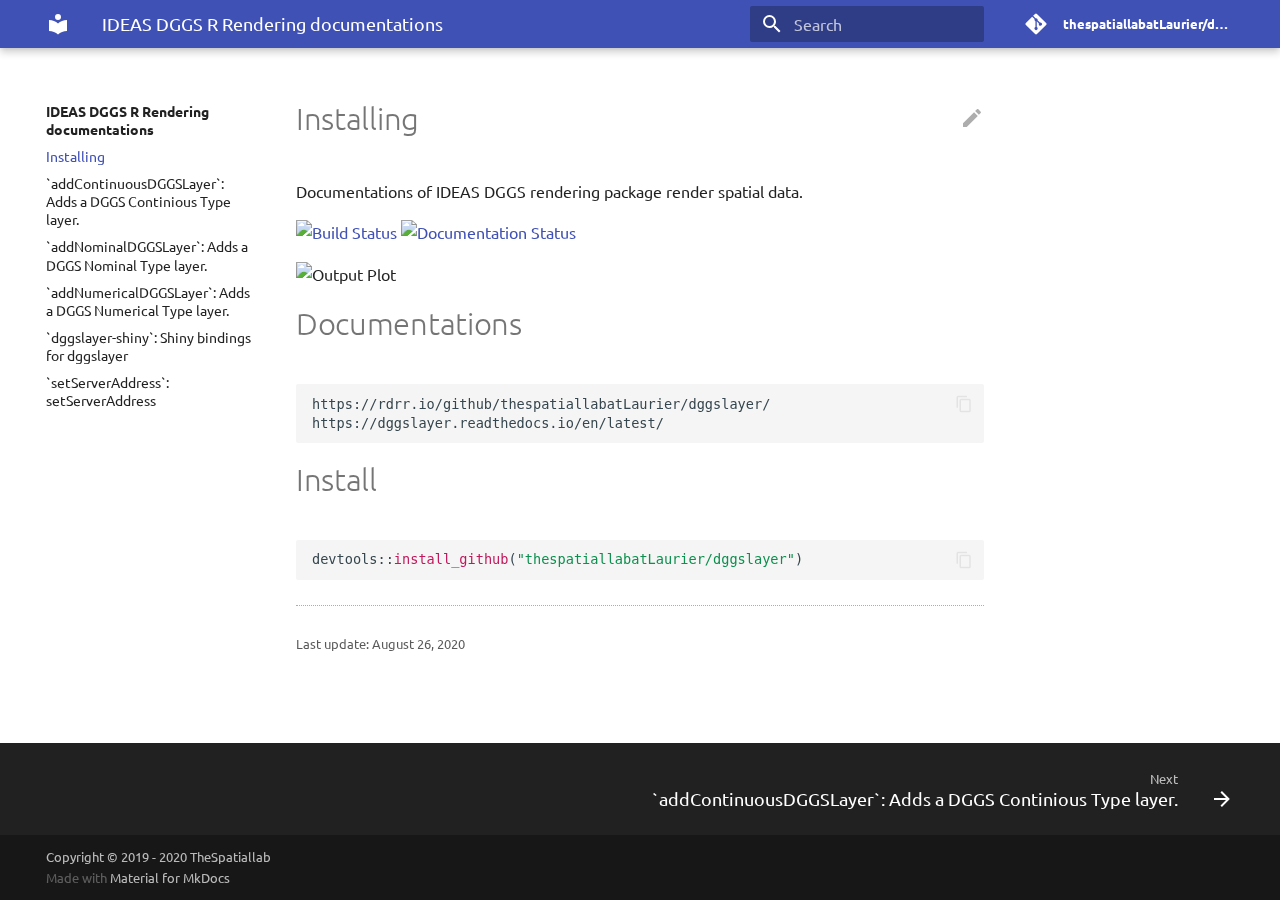
==== index.html @ fff25165 "Deployed 7f5ec14 with MkDocs version: 1.1.2" ====
<!doctype html>
<html lang="en" class="no-js">
  <head>
    
      <meta charset="utf-8">
      <meta name="viewport" content="width=device-width,initial-scale=1">
      
      
      
      <link rel="shortcut icon" href="assets/images/favicon.png">
      <meta name="generator" content="mkdocs-1.1.2, mkdocs-material-5.3.3">
    
    
      
        <title>IDEAS DGGS R Rendering documentations</title>
      
    
    
      <link rel="stylesheet" href="assets/stylesheets/main.fe0cca5b.min.css">
      
      
    
    
    
      
        <link href="https://fonts.gstatic.com" rel="preconnect" crossorigin>
        <link rel="stylesheet" href="https://fonts.googleapis.com/css?family=Ubuntu:300,400,400i,700%7CUbuntu+Mono&display=fallback">
        <style>body,input{font-family:"Ubuntu",-apple-system,BlinkMacSystemFont,Helvetica,Arial,sans-serif}code,kbd,pre{font-family:"Ubuntu Mono",SFMono-Regular,Consolas,Menlo,monospace}</style>
      
    
    
    
    
      
    
    
  </head>
  
  
    <body dir="ltr">
  
    
    <input class="md-toggle" data-md-toggle="drawer" type="checkbox" id="__drawer" autocomplete="off">
    <input class="md-toggle" data-md-toggle="search" type="checkbox" id="__search" autocomplete="off">
    <label class="md-overlay" for="__drawer"></label>
    <div data-md-component="skip">
      
        
        <a href="#installing" class="md-skip">
          Skip to content
        </a>
      
    </div>
    <div data-md-component="announce">
      
    </div>
    
      <header class="md-header" data-md-component="header">
  <nav class="md-header-nav md-grid" aria-label="Header">
    <a href="." title="IDEAS DGGS R Rendering documentations" class="md-header-nav__button md-logo" aria-label="IDEAS DGGS R Rendering documentations">
      
  
  <svg xmlns="http://www.w3.org/2000/svg" viewBox="0 0 24 24"><path d="M12 8a3 3 0 003-3 3 3 0 00-3-3 3 3 0 00-3 3 3 3 0 003 3m0 3.54C9.64 9.35 6.5 8 3 8v11c3.5 0 6.64 1.35 9 3.54 2.36-2.19 5.5-3.54 9-3.54V8c-3.5 0-6.64 1.35-9 3.54z"/></svg>

    </a>
    <label class="md-header-nav__button md-icon" for="__drawer">
      <svg xmlns="http://www.w3.org/2000/svg" viewBox="0 0 24 24"><path d="M3 6h18v2H3V6m0 5h18v2H3v-2m0 5h18v2H3v-2z"/></svg>
    </label>
    <div class="md-header-nav__title" data-md-component="header-title">
      
        <div class="md-header-nav__ellipsis">
          <span class="md-header-nav__topic md-ellipsis">
            IDEAS DGGS R Rendering documentations
          </span>
          <span class="md-header-nav__topic md-ellipsis">
            
              Installing
            
          </span>
        </div>
      
    </div>
    
      <label class="md-header-nav__button md-icon" for="__search">
        <svg xmlns="http://www.w3.org/2000/svg" viewBox="0 0 24 24"><path d="M9.5 3A6.5 6.5 0 0116 9.5c0 1.61-.59 3.09-1.56 4.23l.27.27h.79l5 5-1.5 1.5-5-5v-.79l-.27-.27A6.516 6.516 0 019.5 16 6.5 6.5 0 013 9.5 6.5 6.5 0 019.5 3m0 2C7 5 5 7 5 9.5S7 14 9.5 14 14 12 14 9.5 12 5 9.5 5z"/></svg>
      </label>
      
<div class="md-search" data-md-component="search" role="dialog">
  <label class="md-search__overlay" for="__search"></label>
  <div class="md-search__inner" role="search">
    <form class="md-search__form" name="search">
      <input type="text" class="md-search__input" name="query" aria-label="Search" placeholder="Search" autocapitalize="off" autocorrect="off" autocomplete="off" spellcheck="false" data-md-component="search-query" data-md-state="active">
      <label class="md-search__icon md-icon" for="__search">
        <svg xmlns="http://www.w3.org/2000/svg" viewBox="0 0 24 24"><path d="M9.5 3A6.5 6.5 0 0116 9.5c0 1.61-.59 3.09-1.56 4.23l.27.27h.79l5 5-1.5 1.5-5-5v-.79l-.27-.27A6.516 6.516 0 019.5 16 6.5 6.5 0 013 9.5 6.5 6.5 0 019.5 3m0 2C7 5 5 7 5 9.5S7 14 9.5 14 14 12 14 9.5 12 5 9.5 5z"/></svg>
        <svg xmlns="http://www.w3.org/2000/svg" viewBox="0 0 24 24"><path d="M20 11v2H8l5.5 5.5-1.42 1.42L4.16 12l7.92-7.92L13.5 5.5 8 11h12z"/></svg>
      </label>
      <button type="reset" class="md-search__icon md-icon" aria-label="Clear" data-md-component="search-reset" tabindex="-1">
        <svg xmlns="http://www.w3.org/2000/svg" viewBox="0 0 24 24"><path d="M19 6.41L17.59 5 12 10.59 6.41 5 5 6.41 10.59 12 5 17.59 6.41 19 12 13.41 17.59 19 19 17.59 13.41 12 19 6.41z"/></svg>
      </button>
    </form>
    <div class="md-search__output">
      <div class="md-search__scrollwrap" data-md-scrollfix>
        <div class="md-search-result" data-md-component="search-result">
          <div class="md-search-result__meta">
            Initializing search
          </div>
          <ol class="md-search-result__list"></ol>
        </div>
      </div>
    </div>
  </div>
</div>
    
    
      <div class="md-header-nav__source">
        
<a href="https://github.com/thespatiallabatLaurier/dggslayer/" title="Go to repository" class="md-source">
  <div class="md-source__icon md-icon">
    
    <svg xmlns="http://www.w3.org/2000/svg" viewBox="0 0 448 512"><path d="M439.55 236.05L244 40.45a28.87 28.87 0 00-40.81 0l-40.66 40.63 51.52 51.52c27.06-9.14 52.68 16.77 43.39 43.68l49.66 49.66c34.23-11.8 61.18 31 35.47 56.69-26.49 26.49-70.21-2.87-56-37.34L240.22 199v121.85c25.3 12.54 22.26 41.85 9.08 55a34.34 34.34 0 01-48.55 0c-17.57-17.6-11.07-46.91 11.25-56v-123c-20.8-8.51-24.6-30.74-18.64-45L142.57 101 8.45 235.14a28.86 28.86 0 000 40.81l195.61 195.6a28.86 28.86 0 0040.8 0l194.69-194.69a28.86 28.86 0 000-40.81z"/></svg>
  </div>
  <div class="md-source__repository">
    thespatiallabatLaurier/dggslayer
  </div>
</a>
      </div>
    
  </nav>
</header>
    
    <div class="md-container" data-md-component="container">
      
        
      
      
        
      
      <main class="md-main" data-md-component="main">
        <div class="md-main__inner md-grid">
          
            
              <div class="md-sidebar md-sidebar--primary" data-md-component="navigation">
                <div class="md-sidebar__scrollwrap">
                  <div class="md-sidebar__inner">
                    <nav class="md-nav md-nav--primary" aria-label="Navigation" data-md-level="0">
  <label class="md-nav__title" for="__drawer">
    <a href="." title="IDEAS DGGS R Rendering documentations" class="md-nav__button md-logo" aria-label="IDEAS DGGS R Rendering documentations">
      
  
  <svg xmlns="http://www.w3.org/2000/svg" viewBox="0 0 24 24"><path d="M12 8a3 3 0 003-3 3 3 0 00-3-3 3 3 0 00-3 3 3 3 0 003 3m0 3.54C9.64 9.35 6.5 8 3 8v11c3.5 0 6.64 1.35 9 3.54 2.36-2.19 5.5-3.54 9-3.54V8c-3.5 0-6.64 1.35-9 3.54z"/></svg>

    </a>
    IDEAS DGGS R Rendering documentations
  </label>
  
    <div class="md-nav__source">
      
<a href="https://github.com/thespatiallabatLaurier/dggslayer/" title="Go to repository" class="md-source">
  <div class="md-source__icon md-icon">
    
    <svg xmlns="http://www.w3.org/2000/svg" viewBox="0 0 448 512"><path d="M439.55 236.05L244 40.45a28.87 28.87 0 00-40.81 0l-40.66 40.63 51.52 51.52c27.06-9.14 52.68 16.77 43.39 43.68l49.66 49.66c34.23-11.8 61.18 31 35.47 56.69-26.49 26.49-70.21-2.87-56-37.34L240.22 199v121.85c25.3 12.54 22.26 41.85 9.08 55a34.34 34.34 0 01-48.55 0c-17.57-17.6-11.07-46.91 11.25-56v-123c-20.8-8.51-24.6-30.74-18.64-45L142.57 101 8.45 235.14a28.86 28.86 0 000 40.81l195.61 195.6a28.86 28.86 0 0040.8 0l194.69-194.69a28.86 28.86 0 000-40.81z"/></svg>
  </div>
  <div class="md-source__repository">
    thespatiallabatLaurier/dggslayer
  </div>
</a>
    </div>
  
  <ul class="md-nav__list" data-md-scrollfix>
    
      
      
      

  


  <li class="md-nav__item md-nav__item--active">
    
    <input class="md-nav__toggle md-toggle" data-md-toggle="toc" type="checkbox" id="__toc">
    
      
    
    
    <a href="." title="Installing" class="md-nav__link md-nav__link--active">
      Installing
    </a>
    
  </li>

    
      
      
      


  <li class="md-nav__item">
    <a href="addContinuousDGGSLayer/" title="`addContinuousDGGSLayer`: Adds a DGGS Continious Type layer." class="md-nav__link">
      `addContinuousDGGSLayer`: Adds a DGGS Continious Type layer.
    </a>
  </li>

    
      
      
      


  <li class="md-nav__item">
    <a href="addNominalDGGSLayer/" title="`addNominalDGGSLayer`: Adds a DGGS Nominal Type layer." class="md-nav__link">
      `addNominalDGGSLayer`: Adds a DGGS Nominal Type layer.
    </a>
  </li>

    
      
      
      


  <li class="md-nav__item">
    <a href="addNumericalDGGSLayer/" title="`addNumericalDGGSLayer`: Adds a DGGS Numerical Type layer." class="md-nav__link">
      `addNumericalDGGSLayer`: Adds a DGGS Numerical Type layer.
    </a>
  </li>

    
      
      
      


  <li class="md-nav__item">
    <a href="dggslayer-shiny/" title="`dggslayer-shiny`: Shiny bindings for dggslayer" class="md-nav__link">
      `dggslayer-shiny`: Shiny bindings for dggslayer
    </a>
  </li>

    
      
      
      


  <li class="md-nav__item">
    <a href="setServerAddress/" title="`setServerAddress`: setServerAddress" class="md-nav__link">
      `setServerAddress`: setServerAddress
    </a>
  </li>

    
  </ul>
</nav>
                  </div>
                </div>
              </div>
            
            
              <div class="md-sidebar md-sidebar--secondary" data-md-component="toc">
                <div class="md-sidebar__scrollwrap">
                  <div class="md-sidebar__inner">
                    
<nav class="md-nav md-nav--secondary" aria-label="Table of contents">
  
  
    
  
  
</nav>
                  </div>
                </div>
              </div>
            
          
          <div class="md-content">
            <article class="md-content__inner md-typeset">
              
                
                  <a href="https://github.com/thespatiallabatLaurier/dggslayer/edit/master/docs/index.md" title="Edit this page" class="md-content__button md-icon">
                    <svg xmlns="http://www.w3.org/2000/svg" viewBox="0 0 24 24"><path d="M20.71 7.04c.39-.39.39-1.04 0-1.41l-2.34-2.34c-.37-.39-1.02-.39-1.41 0l-1.84 1.83 3.75 3.75M3 17.25V21h3.75L17.81 9.93l-3.75-3.75L3 17.25z"/></svg>
                  </a>
                
                
                  
                
                
                <h1 id="installing">Installing</h1>
<p>Documentations of IDEAS DGGS rendering package render spatial data.</p>
<p><a href="https://travis-ci.com/thespatiallabatLaurier/dggslayer"><img alt="Build Status" src="https://travis-ci.com/thespatiallabatLaurier/dggslayer.svg?branch=master" /></a> <a href="https://dggslayer.readthedocs.io/en/latest/?badge=latest"><img alt="Documentation Status" src="https://readthedocs.org/projects/dggslayer/badge/?version=latest" /></a></p>
<p><img alt="Output Plot" src="Examples/Rplot1.png" /></p>
<h1 id="documentations">Documentations</h1>
<div class="highlight"><pre><span></span><code>https://rdrr.io/github/thespatiallabatLaurier/dggslayer/
https://dggslayer.readthedocs.io/en/latest/
</code></pre></div>

<h1 id="install">Install</h1>
<div class="highlight"><pre><span></span><code><span class="n">devtools</span><span class="o">::</span><span class="nf">install_github</span><span class="p">(</span><span class="s">&quot;thespatiallabatLaurier/dggslayer&quot;</span><span class="p">)</span>
</code></pre></div>
                
                  
                    

<hr>
<div class="md-source-date">
  <small>
    
      Last update: August 26, 2020
    
  </small>
</div>
                  
                
              
              
                


              
            </article>
          </div>
        </div>
      </main>
      
        
<footer class="md-footer">
  
    <div class="md-footer-nav">
      <nav class="md-footer-nav__inner md-grid" aria-label="Footer">
        
        
          <a href="addContinuousDGGSLayer/" title="`addContinuousDGGSLayer`: Adds a DGGS Continious Type layer." class="md-footer-nav__link md-footer-nav__link--next" rel="next">
            <div class="md-footer-nav__title">
              <div class="md-ellipsis">
                <span class="md-footer-nav__direction">
                  Next
                </span>
                `addContinuousDGGSLayer`: Adds a DGGS Continious Type layer.
              </div>
            </div>
            <div class="md-footer-nav__button md-icon">
              <svg xmlns="http://www.w3.org/2000/svg" viewBox="0 0 24 24"><path d="M4 11v2h12l-5.5 5.5 1.42 1.42L19.84 12l-7.92-7.92L10.5 5.5 16 11H4z"/></svg>
            </div>
          </a>
        
      </nav>
    </div>
  
  <div class="md-footer-meta md-typeset">
    <div class="md-footer-meta__inner md-grid">
      <div class="md-footer-copyright">
        
          <div class="md-footer-copyright__highlight">
            Copyright &copy; 2019 - 2020 TheSpatiallab
          </div>
        
        Made with
        <a href="https://squidfunk.github.io/mkdocs-material/" target="_blank" rel="noopener">
          Material for MkDocs
        </a>
      </div>
      
    </div>
  </div>
</footer>
      
    </div>
    
      <script src="assets/javascripts/vendor.d710d30a.min.js"></script>
      <script src="assets/javascripts/bundle.4a5ba8d6.min.js"></script><script id="__lang" type="application/json">{"clipboard.copy": "Copy to clipboard", "clipboard.copied": "Copied to clipboard", "search.config.lang": "en", "search.config.pipeline": "trimmer, stopWordFilter", "search.config.separator": "[\\s\\-]+", "search.result.placeholder": "Type to start searching", "search.result.none": "No matching documents", "search.result.one": "1 matching document", "search.result.other": "# matching documents"}</script>
      
      <script>
        app = initialize({
          base: ".",
          features: ["instant"],
          search: Object.assign({
            worker: "assets/javascripts/worker/search.9b3611bd.min.js"
          }, typeof search !== "undefined" && search)
        })
      </script>
      
    
  </body>
</html>
---- assets/stylesheets/main.fe0cca5b.min.css ----
html{box-sizing:border-box}*,*::before,*::after{box-sizing:inherit}html{-webkit-text-size-adjust:none;-moz-text-size-adjust:none;-ms-text-size-adjust:none;text-size-adjust:none}body{margin:0}hr{box-sizing:content-box;overflow:visible}a,button,label,input{-webkit-tap-highlight-color:transparent}a{color:inherit;text-decoration:none}small{font-size:80%}sub,sup{position:relative;font-size:80%;line-height:0;vertical-align:baseline}sub{bottom:-0.25em}sup{top:-0.5em}img{border-style:none}table{border-collapse:separate;border-spacing:0}td,th{font-weight:normal;vertical-align:top}button{margin:0;padding:0;font-size:inherit;background:transparent;border:0}input{border:0;outline:0}:root{--md-default-fg-color: hsla(0, 0%, 0%, 0.87);--md-default-fg-color--light: hsla(0, 0%, 0%, 0.54);--md-default-fg-color--lighter: hsla(0, 0%, 0%, 0.32);--md-default-fg-color--lightest: hsla(0, 0%, 0%, 0.07);--md-default-bg-color: hsla(0, 0%, 100%, 1);--md-default-bg-color--light: hsla(0, 0%, 100%, 0.7);--md-default-bg-color--lighter: hsla(0, 0%, 100%, 0.3);--md-default-bg-color--lightest: hsla(0, 0%, 100%, 0.12);--md-primary-fg-color: hsla(231, 48%, 48%, 1);--md-primary-fg-color--light: hsla(230, 44%, 64%, 1);--md-primary-fg-color--dark: hsla(232, 54%, 41%, 1);--md-primary-bg-color: hsla(0, 0%, 100%, 1);--md-primary-bg-color--light: hsla(0, 0%, 100%, 0.7);--md-accent-fg-color: hsla(231, 99%, 66%, 1);--md-accent-fg-color--transparent: hsla(231, 99%, 66%, 0.1);--md-accent-bg-color: hsla(0, 0%, 100%, 1);--md-accent-bg-color--light: hsla(0, 0%, 100%, 0.7)}:root>*{--md-code-bg-color: hsla(0, 0%, 96%, 1);--md-code-fg-color: hsla(200, 18%, 26%, 1);--md-text-color: var(--md-default-fg-color);--md-text-link-color: var(--md-primary-fg-color);--md-admonition-bg-color: var(--md-default-bg-color);--md-admonition-fg-color: var(--md-default-fg-color);--md-footer-bg-color: hsla(0, 0%, 0%, 0.87);--md-footer-bg-color--dark: hsla(0, 0%, 0%, 0.32);--md-footer-fg-color: hsla(0, 0%, 100%, 1);--md-footer-fg-color--light: hsla(0, 0%, 100%, 0.7);--md-footer-fg-color--lighter: hsla(0, 0%, 100%, 0.3)}.md-icon svg{display:block;width:1.2rem;height:1.2rem;margin:0 auto;fill:currentColor}body{-webkit-font-smoothing:antialiased;-moz-osx-font-smoothing:grayscale}body,input{color:var(--md-text-color);font-feature-settings:"kern","liga";font-family:-apple-system,BlinkMacSystemFont,Helvetica,Arial,sans-serif}code,pre,kbd{color:var(--md-text-color);font-feature-settings:"kern";font-family:SFMono-Regular,Consolas,Menlo,monospace}.md-typeset{font-size:.8rem;line-height:1.6;-webkit-print-color-adjust:exact;color-adjust:exact}.md-typeset p,.md-typeset ul,.md-typeset ol,.md-typeset blockquote{margin:1em 0}.md-typeset h1{margin:0 0 2rem;color:var(--md-default-fg-color--light);font-weight:300;font-size:1.5625rem;line-height:1.3;letter-spacing:-0.01em}.md-typeset h2{margin:2rem 0 .8rem;font-weight:300;font-size:1.25rem;line-height:1.4;letter-spacing:-0.01em}.md-typeset h3{margin:1.6rem 0 .8rem;font-weight:400;font-size:1rem;line-height:1.5;letter-spacing:-0.01em}.md-typeset h2+h3{margin-top:.8rem}.md-typeset h4{margin:.8rem 0;font-weight:700;font-size:.8rem;letter-spacing:-0.01em}.md-typeset h5,.md-typeset h6{margin:.8rem 0;color:var(--md-default-fg-color--light);font-weight:700;font-size:.64rem;letter-spacing:-0.01em}.md-typeset h5{text-transform:uppercase}.md-typeset hr{margin:1.5em 0;border-bottom:.05rem dotted var(--md-default-fg-color--lighter)}.md-typeset a{color:var(--md-text-link-color);word-break:break-word}.md-typeset a,.md-typeset a::before{transition:color 125ms}.md-typeset a:focus,.md-typeset a:hover{color:var(--md-accent-fg-color)}.md-typeset code,.md-typeset pre,.md-typeset kbd{color:var(--md-code-fg-color);direction:ltr}@media print{.md-typeset code,.md-typeset pre,.md-typeset kbd{white-space:pre-wrap}}.md-typeset code{padding:0 .2941176471em;font-size:.85em;word-break:break-word;background-color:var(--md-code-bg-color);border-radius:.1rem;-webkit-box-decoration-break:clone;box-decoration-break:clone}.md-typeset h1 code,.md-typeset h2 code,.md-typeset h3 code,.md-typeset h4 code,.md-typeset h5 code,.md-typeset h6 code{margin:initial;padding:initial;background-color:transparent;box-shadow:none}.md-typeset a>code{color:currentColor}.md-typeset pre{position:relative;margin:1em 0;line-height:1.4}.md-typeset pre>code{display:block;margin:0;padding:.525rem 1.1764705882em;overflow:auto;word-break:normal;box-shadow:none;-webkit-box-decoration-break:slice;box-decoration-break:slice;touch-action:auto;scrollbar-width:thin;scrollbar-color:var(--md-default-fg-color--lighter) transparent}.md-typeset pre>code:hover{scrollbar-color:var(--md-accent-fg-color) transparent}.md-typeset pre>code::-webkit-scrollbar{width:.2rem;height:.2rem}.md-typeset pre>code::-webkit-scrollbar-thumb{background-color:var(--md-default-fg-color--lighter)}.md-typeset pre>code::-webkit-scrollbar-thumb:hover{background-color:var(--md-accent-fg-color)}@media screen and (max-width: 44.9375em){.md-typeset>pre{margin:1em -0.8rem}.md-typeset>pre code{border-radius:0}}.md-typeset kbd{display:inline-block;padding:0 .6666666667em;font-size:.75em;line-height:1.5;vertical-align:text-top;word-break:break-word;border-radius:.1rem;box-shadow:0 .1rem 0 .05rem var(--md-default-fg-color--lighter),0 .1rem 0 var(--md-default-fg-color--lighter),inset 0 -0.1rem .2rem var(--md-default-bg-color)}.md-typeset mark{padding:0 .25em;word-break:break-word;background-color:rgba(255,235,59,.5);border-radius:.1rem;-webkit-box-decoration-break:clone;box-decoration-break:clone}.md-typeset abbr{text-decoration:none;border-bottom:.05rem dotted var(--md-default-fg-color--light);cursor:help}.md-typeset small{opacity:.75}.md-typeset sup,.md-typeset sub{margin-left:.078125em}[dir=rtl] .md-typeset sup,[dir=rtl] .md-typeset sub{margin-right:.078125em;margin-left:initial}.md-typeset blockquote{padding-left:.6rem;color:var(--md-default-fg-color--light);border-left:.2rem solid var(--md-default-fg-color--lighter)}[dir=rtl] .md-typeset blockquote{padding-right:.6rem;padding-left:initial;border-right:.2rem solid var(--md-default-fg-color--lighter);border-left:initial}.md-typeset ul{list-style-type:disc}.md-typeset ul,.md-typeset ol{margin-left:.625em;padding:0}[dir=rtl] .md-typeset ul,[dir=rtl] .md-typeset ol{margin-right:.625em;margin-left:initial}.md-typeset ul ol,.md-typeset ol ol{list-style-type:lower-alpha}.md-typeset ul ol ol,.md-typeset ol ol ol{list-style-type:lower-roman}.md-typeset ul li,.md-typeset ol li{margin-bottom:.5em;margin-left:1.25em}[dir=rtl] .md-typeset ul li,[dir=rtl] .md-typeset ol li{margin-right:1.25em;margin-left:initial}.md-typeset ul li p,.md-typeset ul li blockquote,.md-typeset ol li p,.md-typeset ol li blockquote{margin:.5em 0}.md-typeset ul li:last-child,.md-typeset ol li:last-child{margin-bottom:0}.md-typeset ul li ul,.md-typeset ul li ol,.md-typeset ol li ul,.md-typeset ol li ol{margin:.5em 0 .5em .625em}[dir=rtl] .md-typeset ul li ul,[dir=rtl] .md-typeset ul li ol,[dir=rtl] .md-typeset ol li ul,[dir=rtl] .md-typeset ol li ol{margin-right:.625em;margin-left:initial}.md-typeset dd{margin:1em 0 1em 1.875em}[dir=rtl] .md-typeset dd{margin-right:1.875em;margin-left:initial}.md-typeset img,.md-typeset svg{max-width:100%;height:auto}.md-typeset iframe{max-width:100%}.md-typeset table:not([class]){display:inline-block;max-width:100%;overflow:auto;font-size:.64rem;background:var(--md-default-bg-color);border-radius:.1rem;box-shadow:0 .2rem .5rem rgba(0,0,0,.05),0 0 .05rem rgba(0,0,0,.1);touch-action:auto}.md-typeset table:not([class])+*{margin-top:1.5em}.md-typeset table:not([class]) th:not([align]),.md-typeset table:not([class]) td:not([align]){text-align:left}[dir=rtl] .md-typeset table:not([class]) th:not([align]),[dir=rtl] .md-typeset table:not([class]) td:not([align]){text-align:right}.md-typeset table:not([class]) th{min-width:5rem;padding:.6rem .8rem;color:var(--md-default-bg-color);vertical-align:top;background-color:var(--md-default-fg-color--light)}.md-typeset table:not([class]) th a{color:inherit}.md-typeset table:not([class]) td{padding:.6rem .8rem;vertical-align:top;border-top:.05rem solid var(--md-default-fg-color--lightest)}.md-typeset table:not([class]) tr{transition:background-color 125ms}.md-typeset table:not([class]) tr:hover{background-color:rgba(0,0,0,.035);box-shadow:0 .05rem 0 var(--md-default-bg-color) inset}.md-typeset table:not([class]) tr:first-child td{border-top:0}.md-typeset table:not([class]) a{word-break:normal}.md-typeset__scrollwrap{margin:1em -0.8rem;overflow-x:auto;touch-action:auto}.md-typeset__table{display:inline-block;margin-bottom:.5em;padding:0 .8rem}.md-typeset__table table{display:table;width:100%;margin:0;overflow:hidden}html{height:100%;overflow-x:hidden;font-size:125%}@media screen and (min-width: 100em){html{font-size:137.5%}}@media screen and (min-width: 125em){html{font-size:150%}}body{position:relative;display:flex;flex-direction:column;width:100%;min-height:100%;font-size:.5rem;background-color:var(--md-default-bg-color)}@media screen and (max-width: 59.9375em){body[data-md-state=lock]{position:fixed}}@media print{body{display:block}}hr{display:block;height:.05rem;padding:0;border:0}.md-grid{max-width:61rem;margin-right:auto;margin-left:auto}.md-container{display:flex;flex-direction:column;flex-grow:1}@media print{.md-container{display:block}}.md-main{flex-grow:1}.md-main__inner{display:flex;height:100%;margin-top:1.5rem}.md-ellipsis{display:block;overflow:hidden;white-space:nowrap;text-overflow:ellipsis}.md-toggle{display:none}.md-overlay{position:fixed;top:0;z-index:3;width:0;height:0;background-color:rgba(0,0,0,.54);opacity:0;transition:width 0ms 250ms,height 0ms 250ms,opacity 250ms}@media screen and (max-width: 76.1875em){[data-md-toggle=drawer]:checked~.md-overlay{width:100%;height:100%;opacity:1;transition:width 0ms,height 0ms,opacity 250ms}}.md-skip{position:fixed;z-index:-1;margin:.5rem;padding:.3rem .5rem;color:var(--md-default-bg-color);font-size:.64rem;background-color:var(--md-default-fg-color);border-radius:.1rem;transform:translateY(0.4rem);opacity:0}.md-skip:focus{z-index:10;transform:translateY(0);opacity:1;transition:transform 250ms cubic-bezier(0.4, 0, 0.2, 1),opacity 175ms 75ms}@page{margin:25mm}.md-announce{overflow:auto;background-color:var(--md-default-fg-color)}.md-announce__inner{margin:.6rem auto;padding:0 .8rem;color:var(--md-default-bg-color);font-size:.7rem}@media print{.md-announce{display:none}}.md-typeset .md-button{display:inline-block;padding:.625em 2em;color:var(--md-primary-fg-color);font-weight:700;border:.1rem solid currentColor;border-radius:.1rem;transition:color 125ms,background-color 125ms,border-color 125ms}.md-typeset .md-button--primary{color:var(--md-primary-bg-color);background-color:var(--md-primary-fg-color);border-color:var(--md-primary-fg-color)}.md-typeset .md-button:focus,.md-typeset .md-button:hover{color:var(--md-accent-bg-color);background-color:var(--md-accent-fg-color);border-color:var(--md-accent-fg-color)}.md-clipboard{position:absolute;top:.4rem;right:.5em;z-index:1;width:1.5em;height:1.5em;color:var(--md-default-fg-color--lightest);border-radius:.1rem;cursor:pointer;transition:color 125ms}@media print{.md-clipboard{display:none}}.md-clipboard svg{width:1.125em;height:1.125em}pre:hover .md-clipboard{color:var(--md-default-fg-color--light)}pre .md-clipboard:focus,pre .md-clipboard:hover{color:var(--md-accent-fg-color)}.md-content{flex:1;max-width:100%}@media screen and (min-width: 60em)and (max-width: 76.1875em){.md-content{max-width:calc(100% - 12.1rem)}}@media screen and (min-width: 76.25em){.md-content{max-width:calc(100% - 12.1rem * 2)}}.md-content__inner{margin:0 .8rem 1.2rem;padding-top:.6rem}@media screen and (min-width: 76.25em){.md-content__inner{margin-right:1.2rem;margin-left:1.2rem}}.md-content__inner::before{display:block;height:.4rem;content:""}.md-content__inner>:last-child{margin-bottom:0}.md-content__button{float:right;margin:.4rem 0;margin-left:.4rem;padding:0}[dir=rtl] .md-content__button{float:left;margin-right:.4rem;margin-left:initial}[dir=rtl] .md-content__button svg{transform:scaleX(-1)}.md-typeset .md-content__button{color:var(--md-default-fg-color--lighter)}.md-content__button svg{display:inline;vertical-align:top}@media print{.md-content__button{display:none}}.md-dialog{box-shadow:0 2px 2px 0 rgba(0,0,0,.14),0 1px 5px 0 rgba(0,0,0,.12),0 3px 1px -2px rgba(0,0,0,.2);position:fixed;right:.8rem;bottom:.8rem;left:initial;z-index:2;display:block;min-width:11.1rem;padding:.4rem .6rem;color:var(--md-default-bg-color);font-size:.7rem;background:var(--md-default-fg-color);border:none;border-radius:.1rem;transform:translateY(100%);opacity:0;transition:transform 0ms 400ms,opacity 400ms}[dir=rtl] .md-dialog{right:initial;left:.8rem}.md-dialog[data-md-state=open]{transform:translateY(0);opacity:1;transition:transform 400ms cubic-bezier(0.075, 0.85, 0.175, 1),opacity 400ms}@media print{.md-dialog{display:none}}.md-header{position:-webkit-sticky;position:sticky;top:0;right:0;left:0;z-index:2;height:2.4rem;color:var(--md-primary-bg-color);background-color:var(--md-primary-fg-color);box-shadow:0 0 .2rem rgba(0,0,0,0),0 .2rem .4rem rgba(0,0,0,0);transition:color 250ms,background-color 250ms}.no-js .md-header{box-shadow:none;transition:none}.md-header[data-md-state=shadow]{box-shadow:0 0 .2rem rgba(0,0,0,.1),0 .2rem .4rem rgba(0,0,0,.2);transition:color 250ms,background-color 250ms,box-shadow 250ms}@media print{.md-header{display:none}}.md-header-nav{display:flex;padding:0 .2rem}.md-header-nav__button{position:relative;z-index:1;display:block;margin:.2rem;padding:.4rem;cursor:pointer;transition:opacity 250ms}[dir=rtl] .md-header-nav__button svg{transform:scaleX(-1)}.md-header-nav__button:focus,.md-header-nav__button:hover{opacity:.7}.md-header-nav__button.md-logo{margin:.2rem;padding:.4rem}.md-header-nav__button.md-logo img,.md-header-nav__button.md-logo svg{display:block;width:1.2rem;height:1.2rem;fill:currentColor}.no-js .md-header-nav__button[for=__search]{display:none}@media screen and (min-width: 60em){.md-header-nav__button[for=__search]{display:none}}@media screen and (max-width: 76.1875em){.md-header-nav__button.md-logo{display:none}}@media screen and (min-width: 76.25em){.md-header-nav__button[for=__drawer]{display:none}}.md-header-nav__topic{position:absolute;width:100%;transition:transform 400ms cubic-bezier(0.1, 0.7, 0.1, 1),opacity 150ms}.md-header-nav__topic+.md-header-nav__topic{z-index:-1;transform:translateX(1.25rem);opacity:0;transition:transform 400ms cubic-bezier(1, 0.7, 0.1, 0.1),opacity 150ms;pointer-events:none}[dir=rtl] .md-header-nav__topic+.md-header-nav__topic{transform:translateX(-1.25rem)}.no-js .md-header-nav__topic{position:initial}.no-js .md-header-nav__topic+.md-header-nav__topic{display:none}.md-header-nav__title{flex-grow:1;padding:0 1rem;font-size:.9rem;line-height:2.4rem}.md-header-nav__title[data-md-state=active] .md-header-nav__topic{z-index:-1;transform:translateX(-1.25rem);opacity:0;transition:transform 400ms cubic-bezier(1, 0.7, 0.1, 0.1),opacity 150ms;pointer-events:none}[dir=rtl] .md-header-nav__title[data-md-state=active] .md-header-nav__topic{transform:translateX(1.25rem)}.md-header-nav__title[data-md-state=active] .md-header-nav__topic+.md-header-nav__topic{z-index:0;transform:translateX(0);opacity:1;transition:transform 400ms cubic-bezier(0.1, 0.7, 0.1, 1),opacity 150ms;pointer-events:initial}.md-header-nav__title>.md-header-nav__ellipsis{position:relative;width:100%;height:100%}.md-header-nav__source{display:none}@media screen and (min-width: 60em){.md-header-nav__source{display:block;width:11.7rem;max-width:11.7rem;margin-left:1rem}[dir=rtl] .md-header-nav__source{margin-right:1rem;margin-left:initial}}@media screen and (min-width: 76.25em){.md-header-nav__source{margin-left:1.4rem}[dir=rtl] .md-header-nav__source{margin-right:1.4rem}}.md-hero{overflow:hidden;color:var(--md-primary-bg-color);font-size:1rem;background-color:var(--md-primary-fg-color);transition:background 250ms}.md-hero__inner{margin-top:1rem;padding:.8rem .8rem .4rem;transition:transform 400ms cubic-bezier(0.1, 0.7, 0.1, 1),opacity 250ms;transition-delay:100ms}@media screen and (max-width: 76.1875em){.md-hero__inner{margin-top:2.4rem;margin-bottom:1.2rem}}[data-md-state=hidden] .md-hero__inner{transform:translateY(0.625rem);opacity:0;transition:transform 0ms 400ms,opacity 100ms 0ms;pointer-events:none}.md-hero--expand .md-hero__inner{margin-bottom:1.2rem}.md-footer{color:var(--md-footer-fg-color);background-color:var(--md-footer-bg-color)}@media print{.md-footer{display:none}}.md-footer-nav__inner{padding:.2rem;overflow:auto}.md-footer-nav__link{display:flex;padding-top:1.4rem;padding-bottom:.4rem;transition:opacity 250ms}@media screen and (min-width: 45em){.md-footer-nav__link{width:50%}}.md-footer-nav__link:focus,.md-footer-nav__link:hover{opacity:.7}.md-footer-nav__link--prev{float:left;width:25%}[dir=rtl] .md-footer-nav__link--prev{float:right}[dir=rtl] .md-footer-nav__link--prev svg{transform:scaleX(-1)}@media screen and (max-width: 44.9375em){.md-footer-nav__link--prev .md-footer-nav__title{display:none}}.md-footer-nav__link--next{float:right;width:75%;text-align:right}[dir=rtl] .md-footer-nav__link--next{float:left;text-align:left}[dir=rtl] .md-footer-nav__link--next svg{transform:scaleX(-1)}.md-footer-nav__title{position:relative;flex-grow:1;max-width:calc(100% - 2.4rem);padding:0 1rem;font-size:.9rem;line-height:2.4rem}.md-footer-nav__button{margin:.2rem;padding:.4rem}.md-footer-nav__direction{position:absolute;right:0;left:0;margin-top:-1rem;padding:0 1rem;font-size:.64rem;opacity:.7}.md-footer-meta{background-color:var(--md-footer-bg-color--dark)}.md-footer-meta__inner{display:flex;flex-wrap:wrap;justify-content:space-between;padding:.2rem}html .md-footer-meta.md-typeset a{color:var(--md-footer-fg-color--light)}html .md-footer-meta.md-typeset a:focus,html .md-footer-meta.md-typeset a:hover{color:var(--md-footer-fg-color)}.md-footer-copyright{width:100%;margin:auto .6rem;padding:.4rem 0;color:var(--md-footer-fg-color--lighter);font-size:.64rem}@media screen and (min-width: 45em){.md-footer-copyright{width:auto}}.md-footer-copyright__highlight{color:var(--md-footer-fg-color--light)}.md-footer-social{margin:0 .4rem;padding:.2rem 0 .6rem}@media screen and (min-width: 45em){.md-footer-social{padding:.6rem 0}}.md-footer-social__link{display:inline-block;width:1.6rem;height:1.6rem;text-align:center}.md-footer-social__link::before{line-height:1.9}.md-footer-social__link svg{max-height:.8rem;vertical-align:-25%;fill:currentColor}.md-nav{font-size:.7rem;line-height:1.3}.md-nav__title{display:block;padding:0 .6rem;overflow:hidden;font-weight:700;text-overflow:ellipsis}.md-nav__title .md-nav__button{display:none}.md-nav__title .md-nav__button img{width:100%;height:auto}.md-nav__title .md-nav__button.md-logo img,.md-nav__title .md-nav__button.md-logo svg{display:block;width:2.4rem;height:2.4rem}.md-nav__title .md-nav__button.md-logo svg{fill:currentColor}.md-nav__list{margin:0;padding:0;list-style:none}.md-nav__item{padding:0 .6rem}.md-nav__item:last-child{padding-bottom:.6rem}.md-nav__item .md-nav__item{padding-right:0}[dir=rtl] .md-nav__item .md-nav__item{padding-right:.6rem;padding-left:0}.md-nav__item .md-nav__item:last-child{padding-bottom:0}.md-nav__link{display:block;margin-top:.625em;overflow:hidden;text-overflow:ellipsis;cursor:pointer;transition:color 125ms;scroll-snap-align:start}html .md-nav__link[for=__toc]{display:none}html .md-nav__link[for=__toc]~.md-nav{display:none}.md-nav__link[data-md-state=blur]{color:var(--md-default-fg-color--lighter)}.md-nav__item .md-nav__link--active{color:var(--md-text-link-color)}.md-nav__item--nested>.md-nav__link{color:inherit}.md-nav__link:focus,.md-nav__link:hover{color:var(--md-accent-fg-color)}.md-nav__source{display:none}@media screen and (max-width: 76.1875em){.md-nav{background-color:var(--md-default-bg-color)}.md-nav--primary,.md-nav--primary .md-nav{position:absolute;top:0;right:0;left:0;z-index:1;display:flex;flex-direction:column;height:100%}.md-nav--primary .md-nav__title,.md-nav--primary .md-nav__item{font-size:.8rem;line-height:1.5}.md-nav--primary .md-nav__title{position:relative;height:5.6rem;padding:3rem .8rem .2rem;color:var(--md-default-fg-color--light);font-weight:400;line-height:2.4rem;white-space:nowrap;background-color:var(--md-default-fg-color--lightest);cursor:pointer}.md-nav--primary .md-nav__title .md-nav__icon{position:absolute;top:.4rem;left:.4rem;display:block;width:1.2rem;height:1.2rem;margin:.2rem}[dir=rtl] .md-nav--primary .md-nav__title .md-nav__icon{right:.4rem;left:initial}.md-nav--primary .md-nav__title~.md-nav__list{overflow-y:auto;background-color:var(--md-default-bg-color);box-shadow:inset 0 .05rem 0 var(--md-default-fg-color--lightest);-webkit-scroll-snap-type:y mandatory;-ms-scroll-snap-type:y mandatory;scroll-snap-type:y mandatory;touch-action:pan-y}.md-nav--primary .md-nav__title~.md-nav__list>.md-nav__item:first-child{border-top:0}.md-nav--primary .md-nav__title[for=__drawer]{position:relative;color:var(--md-primary-bg-color);background-color:var(--md-primary-fg-color)}.md-nav--primary .md-nav__title[for=__drawer] .md-nav__button{position:absolute;top:.2rem;left:.2rem;display:block;margin:.2rem;padding:.4rem;font-size:2.4rem}html [dir=rtl] .md-nav--primary .md-nav__title[for=__drawer] .md-nav__button{right:.2rem;left:initial}.md-nav--primary .md-nav__list{flex:1}.md-nav--primary .md-nav__item{padding:0;border-top:.05rem solid var(--md-default-fg-color--lightest)}[dir=rtl] .md-nav--primary .md-nav__item{padding:0}.md-nav--primary .md-nav__item--nested>.md-nav__link{padding-right:2.4rem}[dir=rtl] .md-nav--primary .md-nav__item--nested>.md-nav__link{padding-right:.8rem;padding-left:2.4rem}.md-nav--primary .md-nav__item--active>.md-nav__link{color:var(--md-text-link-color)}.md-nav--primary .md-nav__item--active>.md-nav__link:focus,.md-nav--primary .md-nav__item--active>.md-nav__link:hover{color:var(--md-accent-fg-color)}.md-nav--primary .md-nav__link{position:relative;margin-top:0;padding:.6rem .8rem}.md-nav--primary .md-nav__link .md-nav__icon{position:absolute;top:50%;right:.6rem;margin-top:-0.6rem;color:inherit;font-size:1.2rem}[dir=rtl] .md-nav--primary .md-nav__link .md-nav__icon{right:initial;left:.6rem}[dir=rtl] .md-nav--primary .md-nav__icon svg{transform:scale(-1)}.md-nav--primary .md-nav--secondary .md-nav__link{position:static}.md-nav--primary .md-nav--secondary .md-nav{position:static;background-color:transparent}.md-nav--primary .md-nav--secondary .md-nav .md-nav__link{padding-left:1.4rem}[dir=rtl] .md-nav--primary .md-nav--secondary .md-nav .md-nav__link{padding-right:1.4rem;padding-left:initial}.md-nav--primary .md-nav--secondary .md-nav .md-nav .md-nav__link{padding-left:2rem}[dir=rtl] .md-nav--primary .md-nav--secondary .md-nav .md-nav .md-nav__link{padding-right:2rem;padding-left:initial}.md-nav--primary .md-nav--secondary .md-nav .md-nav .md-nav .md-nav__link{padding-left:2.6rem}[dir=rtl] .md-nav--primary .md-nav--secondary .md-nav .md-nav .md-nav .md-nav__link{padding-right:2.6rem;padding-left:initial}.md-nav--primary .md-nav--secondary .md-nav .md-nav .md-nav .md-nav .md-nav__link{padding-left:3.2rem}[dir=rtl] .md-nav--primary .md-nav--secondary .md-nav .md-nav .md-nav .md-nav .md-nav__link{padding-right:3.2rem;padding-left:initial}.md-nav__toggle~.md-nav{display:flex;transform:translateX(100%);opacity:0;transition:transform 250ms cubic-bezier(0.8, 0, 0.6, 1),opacity 125ms 50ms}[dir=rtl] .md-nav__toggle~.md-nav{transform:translateX(-100%)}.md-nav__toggle:checked~.md-nav{transform:translateX(0);opacity:1;transition:transform 250ms cubic-bezier(0.4, 0, 0.2, 1),opacity 125ms 125ms}.md-nav__toggle:checked~.md-nav>.md-nav__list{-webkit-backface-visibility:hidden;backface-visibility:hidden}}@media screen and (max-width: 59.9375em){html .md-nav__link[for=__toc]{display:block;padding-right:2.4rem}html .md-nav__link[for=__toc]+.md-nav__link{display:none}html .md-nav__link[for=__toc]~.md-nav{display:flex}html [dir=rtl] .md-nav__link{padding-right:.8rem;padding-left:2.4rem}.md-nav__source{display:block;padding:0 .2rem;color:var(--md-primary-bg-color);background-color:var(--md-primary-fg-color--dark)}}@media screen and (min-width: 60em){.md-nav--secondary .md-nav__title[for=__toc]{scroll-snap-align:start}.md-nav--secondary .md-nav__title .md-nav__icon{display:none}}@media screen and (min-width: 76.25em){.md-nav{transition:max-height 250ms cubic-bezier(0.86, 0, 0.07, 1)}.md-nav--primary .md-nav__title[for=__drawer]{scroll-snap-align:start}.md-nav--primary .md-nav__title .md-nav__icon{display:none}.md-nav__toggle~.md-nav{display:none}.md-nav__toggle:checked~.md-nav{display:block}.md-nav__item--nested>.md-nav>.md-nav__title{display:none}.md-nav__icon{float:right;height:.9rem;transition:transform 250ms}[dir=rtl] .md-nav__icon{float:left;transform:rotate(180deg)}.md-nav__icon svg{display:inline-block;width:.9rem;height:.9rem;vertical-align:-0.1rem}.md-nav__item--nested .md-nav__toggle:checked~.md-nav__link .md-nav__icon{transform:rotate(90deg)}}.md-search{position:relative}.no-js .md-search{display:none}@media screen and (min-width: 60em){.md-search{padding:.2rem 0}}.md-search__overlay{z-index:1;opacity:0}@media screen and (max-width: 59.9375em){.md-search__overlay{position:absolute;top:.2rem;left:-2.2rem;width:2rem;height:2rem;overflow:hidden;background-color:var(--md-default-bg-color);border-radius:1rem;transform-origin:center;transition:transform 300ms 100ms,opacity 200ms 200ms;pointer-events:none}[dir=rtl] .md-search__overlay{right:-2.2rem;left:initial}[data-md-toggle=search]:checked~.md-header .md-search__overlay{opacity:1;transition:transform 400ms,opacity 100ms}}@media screen and (max-width: 29.9375em){[data-md-toggle=search]:checked~.md-header .md-search__overlay{transform:scale(45)}}@media screen and (min-width: 30em)and (max-width: 44.9375em){[data-md-toggle=search]:checked~.md-header .md-search__overlay{transform:scale(60)}}@media screen and (min-width: 45em)and (max-width: 59.9375em){[data-md-toggle=search]:checked~.md-header .md-search__overlay{transform:scale(75)}}@media screen and (min-width: 60em){.md-search__overlay{position:fixed;top:0;left:0;width:0;height:0;background-color:rgba(0,0,0,.54);cursor:pointer;transition:width 0ms 250ms,height 0ms 250ms,opacity 250ms}[dir=rtl] .md-search__overlay{right:0;left:initial}[data-md-toggle=search]:checked~.md-header .md-search__overlay{width:100%;height:100%;opacity:1;transition:width 0ms,height 0ms,opacity 250ms}}.md-search__inner{-webkit-backface-visibility:hidden;backface-visibility:hidden}@media screen and (max-width: 59.9375em){.md-search__inner{position:fixed;top:0;left:100%;z-index:2;width:100%;height:100%;transform:translateX(5%);opacity:0;transition:right 0ms 300ms,left 0ms 300ms,transform 150ms 150ms cubic-bezier(0.4, 0, 0.2, 1),opacity 150ms 150ms}[data-md-toggle=search]:checked~.md-header .md-search__inner{left:0;transform:translateX(0);opacity:1;transition:right 0ms 0ms,left 0ms 0ms,transform 150ms 150ms cubic-bezier(0.1, 0.7, 0.1, 1),opacity 150ms 150ms}[dir=rtl] [data-md-toggle=search]:checked~.md-header .md-search__inner{right:0;left:initial}html [dir=rtl] .md-search__inner{right:100%;left:initial;transform:translateX(-5%)}}@media screen and (min-width: 60em){.md-search__inner{position:relative;float:right;width:11.7rem;padding:.1rem 0;transition:width 250ms cubic-bezier(0.1, 0.7, 0.1, 1)}[dir=rtl] .md-search__inner{float:left}}@media screen and (min-width: 60em)and (max-width: 76.1875em){[data-md-toggle=search]:checked~.md-header .md-search__inner{width:23.4rem}}@media screen and (min-width: 76.25em){[data-md-toggle=search]:checked~.md-header .md-search__inner{width:34.4rem}}.md-search__form{position:relative}@media screen and (min-width: 60em){.md-search__form{border-radius:.1rem}}.md-search__input{position:relative;z-index:2;padding:0 2.2rem 0 3.6rem;text-overflow:ellipsis;background-color:var(--md-default-bg-color);transition:color 250ms,background-color 250ms}[dir=rtl] .md-search__input{padding:0 3.6rem 0 2.2rem}.md-search__input::-webkit-input-placeholder{-webkit-transition:color 250ms;transition:color 250ms}.md-search__input::-moz-placeholder{-moz-transition:color 250ms;transition:color 250ms}.md-search__input::-ms-input-placeholder{-ms-transition:color 250ms;transition:color 250ms}.md-search__input::placeholder{transition:color 250ms}.md-search__input::-webkit-input-placeholder{color:var(--md-default-fg-color--light)}.md-search__input::-moz-placeholder{color:var(--md-default-fg-color--light)}.md-search__input::-ms-input-placeholder{color:var(--md-default-fg-color--light)}.md-search__input~.md-search__icon,.md-search__input::placeholder{color:var(--md-default-fg-color--light)}.md-search__input::-ms-clear{display:none}@media screen and (max-width: 59.9375em){.md-search__input{width:100%;height:2.4rem;font-size:.9rem}}@media screen and (min-width: 60em){.md-search__input{width:100%;height:1.8rem;padding-left:2.2rem;color:inherit;font-size:.8rem;background-color:rgba(0,0,0,.26);border-radius:.1rem}[dir=rtl] .md-search__input{padding-right:2.2rem}.md-search__input+.md-search__icon{color:var(--md-primary-bg-color)}.md-search__input::-webkit-input-placeholder{color:var(--md-primary-bg-color--light)}.md-search__input::-moz-placeholder{color:var(--md-primary-bg-color--light)}.md-search__input::-ms-input-placeholder{color:var(--md-primary-bg-color--light)}.md-search__input::placeholder{color:var(--md-primary-bg-color--light)}.md-search__input:hover{background-color:rgba(255,255,255,.12)}[data-md-toggle=search]:checked~.md-header .md-search__input{color:var(--md-default-fg-color);text-overflow:clip;background-color:var(--md-default-bg-color);border-radius:.1rem .1rem 0 0}[data-md-toggle=search]:checked~.md-header .md-search__input::-webkit-input-placeholder{color:var(--md-default-fg-color--light)}[data-md-toggle=search]:checked~.md-header .md-search__input::-moz-placeholder{color:var(--md-default-fg-color--light)}[data-md-toggle=search]:checked~.md-header .md-search__input::-ms-input-placeholder{color:var(--md-default-fg-color--light)}[data-md-toggle=search]:checked~.md-header .md-search__input+.md-search__icon,[data-md-toggle=search]:checked~.md-header .md-search__input::placeholder{color:var(--md-default-fg-color--light)}}.md-search__icon{position:absolute;z-index:2;width:1.2rem;height:1.2rem;cursor:pointer;transition:color 250ms,opacity 250ms}.md-search__icon:hover{opacity:.7}.md-search__icon[for=__search]{top:.3rem;left:.5rem}[dir=rtl] .md-search__icon[for=__search]{right:.5rem;left:initial}[dir=rtl] .md-search__icon[for=__search] svg{transform:scaleX(-1)}@media screen and (max-width: 59.9375em){.md-search__icon[for=__search]{top:.6rem;left:.8rem}[dir=rtl] .md-search__icon[for=__search]{right:.8rem;left:initial}.md-search__icon[for=__search] svg:first-child{display:none}}@media screen and (min-width: 60em){.md-search__icon[for=__search]{pointer-events:none}.md-search__icon[for=__search] svg:last-child{display:none}}.md-search__icon[type=reset]{top:.3rem;right:.5rem;transform:scale(0.75);opacity:0;transition:transform 150ms cubic-bezier(0.1, 0.7, 0.1, 1),opacity 150ms;pointer-events:none}[dir=rtl] .md-search__icon[type=reset]{right:initial;left:.5rem}@media screen and (max-width: 59.9375em){.md-search__icon[type=reset]{top:.6rem;right:.8rem}[dir=rtl] .md-search__icon[type=reset]{right:initial;left:.8rem}}[data-md-toggle=search]:checked~.md-header .md-search__input:not(:-moz-placeholder-shown)~.md-search__icon[type=reset]{transform:scale(1);opacity:1;pointer-events:initial}[data-md-toggle=search]:checked~.md-header .md-search__input:not(:placeholder-shown)~.md-search__icon[type=reset]{transform:scale(1);opacity:1;pointer-events:initial}[data-md-toggle=search]:checked~.md-header .md-search__input:not(:-moz-placeholder-shown)~.md-search__icon[type=reset]:hover{opacity:.7}[data-md-toggle=search]:checked~.md-header .md-search__input:not(:placeholder-shown)~.md-search__icon[type=reset]:hover{opacity:.7}.md-search__output{position:absolute;z-index:1;width:100%;overflow:hidden;border-radius:0 0 .1rem .1rem}@media screen and (max-width: 59.9375em){.md-search__output{top:2.4rem;bottom:0}}@media screen and (min-width: 60em){.md-search__output{top:1.9rem;opacity:0;transition:opacity 400ms}[data-md-toggle=search]:checked~.md-header .md-search__output{box-shadow:0 6px 10px 0 rgba(0,0,0,.14),0 1px 18px 0 rgba(0,0,0,.12),0 3px 5px -1px rgba(0,0,0,.4);opacity:1}}.md-search__scrollwrap{height:100%;overflow-y:auto;background-color:var(--md-default-bg-color);-webkit-backface-visibility:hidden;backface-visibility:hidden;-webkit-scroll-snap-type:y mandatory;-ms-scroll-snap-type:y mandatory;scroll-snap-type:y mandatory;touch-action:pan-y}@media(-webkit-max-device-pixel-ratio: 1), (max-resolution: 1dppx){.md-search__scrollwrap{transform:translateZ(0)}}@media screen and (min-width: 60em)and (max-width: 76.1875em){.md-search__scrollwrap{width:23.4rem}}@media screen and (min-width: 76.25em){.md-search__scrollwrap{width:34.4rem}}@media screen and (min-width: 60em){.md-search__scrollwrap{max-height:0;scrollbar-width:thin;scrollbar-color:var(--md-default-fg-color--lighter) transparent}[data-md-toggle=search]:checked~.md-header .md-search__scrollwrap{max-height:75vh}.md-search__scrollwrap:hover{scrollbar-color:var(--md-accent-fg-color) transparent}.md-search__scrollwrap::-webkit-scrollbar{width:.2rem;height:.2rem}.md-search__scrollwrap::-webkit-scrollbar-thumb{background-color:var(--md-default-fg-color--lighter)}.md-search__scrollwrap::-webkit-scrollbar-thumb:hover{background-color:var(--md-accent-fg-color)}}.md-search-result{color:var(--md-default-fg-color);word-break:break-word}.md-search-result__meta{padding:0 .8rem;color:var(--md-default-fg-color--light);font-size:.64rem;line-height:1.8rem;background-color:var(--md-default-fg-color--lightest);scroll-snap-align:start}@media screen and (min-width: 60em){.md-search-result__meta{padding-left:2.2rem}[dir=rtl] .md-search-result__meta{padding-right:2.2rem;padding-left:initial}}.md-search-result__list{margin:0;padding:0;list-style:none}.md-search-result__item{box-shadow:0 -0.05rem 0 var(--md-default-fg-color--lightest)}.md-search-result__item:first-child{box-shadow:none}.md-search-result__link{display:block;outline:0;transition:background 250ms;scroll-snap-align:start}.md-search-result__link:focus,.md-search-result__link:hover{background-color:var(--md-accent-fg-color--transparent)}.md-search-result__link:focus .md-search-result__article::before,.md-search-result__link:hover .md-search-result__article::before{opacity:.7}.md-search-result__link:last-child .md-search-result__teaser{margin-bottom:.6rem}.md-search-result__article{position:relative;padding:0 .8rem;overflow:hidden}@media screen and (min-width: 60em){.md-search-result__article{padding-left:2.2rem}[dir=rtl] .md-search-result__article{padding-right:2.2rem;padding-left:.8rem}}.md-search-result__article--document .md-search-result__title{margin:.55rem 0;font-weight:400;font-size:.8rem;line-height:1.4}.md-search-result__icon{position:absolute;left:0;margin:.1rem;padding:.4rem;color:var(--md-default-fg-color--light)}[dir=rtl] .md-search-result__icon{right:0;left:initial}[dir=rtl] .md-search-result__icon svg{transform:scaleX(-1)}@media screen and (max-width: 59.9375em){.md-search-result__icon{display:none}}.md-search-result__title{margin:.5em 0;font-weight:700;font-size:.64rem;line-height:1.4}.md-search-result__teaser{display:-webkit-box;max-height:1.65rem;margin:.5em 0;overflow:hidden;color:var(--md-default-fg-color--light);font-size:.64rem;line-height:1.4;text-overflow:ellipsis;-webkit-box-orient:vertical;-webkit-line-clamp:2}@media screen and (max-width: 44.9375em){.md-search-result__teaser{max-height:2.5rem;-webkit-line-clamp:3}}@media screen and (min-width: 60em)and (max-width: 76.1875em){.md-search-result__teaser{max-height:2.5rem;-webkit-line-clamp:3}}.md-search-result em{font-weight:700;font-style:normal;text-decoration:underline}@-webkit-keyframes md-sidebar__scrollwrap--hack{0%,99%{-webkit-scroll-snap-type:none;scroll-snap-type:none}100%{-webkit-scroll-snap-type:y mandatory;scroll-snap-type:y mandatory}}@keyframes md-sidebar__scrollwrap--hack{0%,99%{-webkit-scroll-snap-type:none;-ms-scroll-snap-type:none;scroll-snap-type:none}100%{-webkit-scroll-snap-type:y mandatory;-ms-scroll-snap-type:y mandatory;scroll-snap-type:y mandatory}}.md-sidebar{position:-webkit-sticky;position:sticky;top:2.4rem;align-self:flex-start;width:12.1rem;padding:1.2rem 0;overflow:hidden}@media print{.md-sidebar{display:none}}@media screen and (max-width: 76.1875em){.md-sidebar--primary{position:fixed;top:0;left:-12.1rem;z-index:3;width:12.1rem;height:100%;background-color:var(--md-default-bg-color);transform:translateX(0);transition:transform 250ms cubic-bezier(0.4, 0, 0.2, 1),box-shadow 250ms}[dir=rtl] .md-sidebar--primary{right:-12.1rem;left:initial}[data-md-toggle=drawer]:checked~.md-container .md-sidebar--primary{box-shadow:0 8px 10px 1px rgba(0,0,0,.14),0 3px 14px 2px rgba(0,0,0,.12),0 5px 5px -3px rgba(0,0,0,.4);transform:translateX(12.1rem)}[dir=rtl] [data-md-toggle=drawer]:checked~.md-container .md-sidebar--primary{transform:translateX(-12.1rem)}.md-sidebar--primary .md-sidebar__scrollwrap{overflow:hidden}}.md-sidebar--secondary{display:none;order:2}@media screen and (min-width: 60em){.md-sidebar--secondary{display:block}.md-sidebar--secondary .md-sidebar__scrollwrap{touch-action:pan-y}}.md-sidebar__scrollwrap{max-height:100%;margin:0 .2rem;overflow-y:auto;-webkit-backface-visibility:hidden;backface-visibility:hidden;scrollbar-width:thin;scrollbar-color:var(--md-default-fg-color--lighter) transparent}.js .md-sidebar__scrollwrap{-webkit-animation:md-sidebar__scrollwrap--hack 400ms forwards;animation:md-sidebar__scrollwrap--hack 400ms forwards}@media screen and (max-width: 76.1875em){.md-sidebar--primary .md-sidebar__scrollwrap{position:absolute;top:0;right:0;bottom:0;left:0;margin:0;-webkit-scroll-snap-type:none;-ms-scroll-snap-type:none;scroll-snap-type:none}}.md-sidebar__scrollwrap:hover{scrollbar-color:var(--md-accent-fg-color) transparent}.md-sidebar__scrollwrap::-webkit-scrollbar{width:.2rem;height:.2rem}.md-sidebar__scrollwrap::-webkit-scrollbar-thumb{background-color:var(--md-default-fg-color--lighter)}.md-sidebar__scrollwrap::-webkit-scrollbar-thumb:hover{background-color:var(--md-accent-fg-color)}@-webkit-keyframes md-source__facts--done{0%{height:0}100%{height:.65rem}}@keyframes md-source__facts--done{0%{height:0}100%{height:.65rem}}@-webkit-keyframes md-source__fact--done{0%{transform:translateY(100%);opacity:0}50%{opacity:0}100%{transform:translateY(0%);opacity:1}}@keyframes md-source__fact--done{0%{transform:translateY(100%);opacity:0}50%{opacity:0}100%{transform:translateY(0%);opacity:1}}.md-source{display:block;font-size:.65rem;line-height:1.2;white-space:nowrap;-webkit-backface-visibility:hidden;backface-visibility:hidden;transition:opacity 250ms}.md-source:hover{opacity:.7}.md-source__icon{display:inline-block;width:2.4rem;height:2.4rem;vertical-align:middle}.md-source__icon svg{margin-top:.6rem;margin-left:.6rem}[dir=rtl] .md-source__icon svg{margin-right:.6rem;margin-left:initial}.md-source__icon+.md-source__repository{margin-left:-2rem;padding-left:2rem}[dir=rtl] .md-source__icon+.md-source__repository{margin-right:-2rem;margin-left:initial;padding-right:2rem;padding-left:initial}.md-source__repository{display:inline-block;max-width:calc(100% - 1.2rem);margin-left:.6rem;overflow:hidden;font-weight:700;text-overflow:ellipsis;vertical-align:middle}.md-source__facts{margin:0;padding:0;overflow:hidden;font-weight:700;font-size:.55rem;list-style-type:none;opacity:.75}[data-md-state=done] .md-source__facts{-webkit-animation:md-source__facts--done 250ms ease-in;animation:md-source__facts--done 250ms ease-in}.md-source__fact{float:left}[dir=rtl] .md-source__fact{float:right}[data-md-state=done] .md-source__fact{-webkit-animation:md-source__fact--done 400ms ease-out;animation:md-source__fact--done 400ms ease-out}.md-source__fact::before{margin:0 .1rem;content:"·"}.md-source__fact:first-child::before{display:none}.md-tabs{width:100%;overflow:auto;color:var(--md-primary-bg-color);background-color:var(--md-primary-fg-color);transition:background 250ms}.no-js .md-tabs{transition:none}@media screen and (max-width: 76.1875em){.md-tabs{display:none}}@media print{.md-tabs{display:none}}.md-tabs__list{margin:0;margin-left:.2rem;padding:0;white-space:nowrap;list-style:none;contain:content}[dir=rtl] .md-tabs__list{margin-right:.2rem;margin-left:initial}.md-tabs__item{display:inline-block;height:2.4rem;padding-right:.6rem;padding-left:.6rem}.md-tabs__link{display:block;margin-top:.8rem;font-size:.7rem;opacity:.7;transition:transform 400ms cubic-bezier(0.1, 0.7, 0.1, 1),opacity 250ms}.no-js .md-tabs__link{transition:none}.md-tabs__link--active,.md-tabs__link:hover{color:inherit;opacity:1}.md-tabs__item:nth-child(2) .md-tabs__link{transition-delay:20ms}.md-tabs__item:nth-child(3) .md-tabs__link{transition-delay:40ms}.md-tabs__item:nth-child(4) .md-tabs__link{transition-delay:60ms}.md-tabs__item:nth-child(5) .md-tabs__link{transition-delay:80ms}.md-tabs__item:nth-child(6) .md-tabs__link{transition-delay:100ms}.md-tabs__item:nth-child(7) .md-tabs__link{transition-delay:120ms}.md-tabs__item:nth-child(8) .md-tabs__link{transition-delay:140ms}.md-tabs__item:nth-child(9) .md-tabs__link{transition-delay:160ms}.md-tabs__item:nth-child(10) .md-tabs__link{transition-delay:180ms}.md-tabs__item:nth-child(11) .md-tabs__link{transition-delay:200ms}.md-tabs__item:nth-child(12) .md-tabs__link{transition-delay:220ms}.md-tabs__item:nth-child(13) .md-tabs__link{transition-delay:240ms}.md-tabs__item:nth-child(14) .md-tabs__link{transition-delay:260ms}.md-tabs__item:nth-child(15) .md-tabs__link{transition-delay:280ms}.md-tabs__item:nth-child(16) .md-tabs__link{transition-delay:300ms}.md-tabs[data-md-state=hidden]{pointer-events:none}.md-tabs[data-md-state=hidden] .md-tabs__link{transform:translateY(50%);opacity:0;transition:color 250ms,transform 0ms 400ms,opacity 100ms}@media screen and (min-width: 76.25em){.md-tabs~.md-main .md-nav--primary>.md-nav__list>.md-nav__item--nested{display:none}.md-tabs--active~.md-main .md-nav--primary .md-nav__title{display:block;padding:0 .6rem;pointer-events:none;scroll-snap-align:start}.md-tabs--active~.md-main .md-nav--primary .md-nav__title[for=__drawer]{display:none}.md-tabs--active~.md-main .md-nav--primary>.md-nav__list>.md-nav__item{display:none}.md-tabs--active~.md-main .md-nav--primary>.md-nav__list>.md-nav__item--active{display:block;padding:0}.md-tabs--active~.md-main .md-nav--primary>.md-nav__list>.md-nav__item--active>.md-nav__link{display:none}.md-tabs--active~.md-main .md-nav[data-md-level="1"]{display:block}.md-tabs--active~.md-main .md-nav[data-md-level="1"]>.md-nav__list>.md-nav__item{padding:0 .6rem}.md-tabs--active~.md-main .md-nav[data-md-level="1"] .md-nav .md-nav__title{display:none}}:root{--md-admonition-icon--note: url('data:image/svg+xml;charset=utf-8,<svg xmlns="http://www.w3.org/2000/svg" viewBox="0 0 24 24"><path d="M20.71 7.04c.39-.39.39-1.04 0-1.41l-2.34-2.34c-.37-.39-1.02-.39-1.41 0l-1.84 1.83 3.75 3.75M3 17.25V21h3.75L17.81 9.93l-3.75-3.75L3 17.25z"/></svg>');--md-admonition-icon--abstract: url('data:image/svg+xml;charset=utf-8,<svg xmlns="http://www.w3.org/2000/svg" viewBox="0 0 24 24"><path d="M4 5h16v2H4V5m0 4h16v2H4V9m0 4h16v2H4v-2m0 4h10v2H4v-2z"/></svg>');--md-admonition-icon--info: url('data:image/svg+xml;charset=utf-8,<svg xmlns="http://www.w3.org/2000/svg" viewBox="0 0 24 24"><path d="M13 9h-2V7h2m0 10h-2v-6h2m-1-9A10 10 0 002 12a10 10 0 0010 10 10 10 0 0010-10A10 10 0 0012 2z"/></svg>');--md-admonition-icon--tip: url('data:image/svg+xml;charset=utf-8,<svg xmlns="http://www.w3.org/2000/svg" viewBox="0 0 24 24"><path d="M17.55 11.2c-.23-.3-.5-.56-.76-.82-.65-.6-1.4-1.03-2.03-1.66C13.3 7.26 13 4.85 13.91 3c-.91.23-1.75.75-2.45 1.32-2.54 2.08-3.54 5.75-2.34 8.9.04.1.08.2.08.33 0 .22-.15.42-.35.5-.22.1-.46.04-.64-.12a.83.83 0 01-.15-.17c-1.1-1.43-1.28-3.48-.53-5.12C5.89 10 5 12.3 5.14 14.47c.04.5.1 1 .27 1.5.14.6.4 1.2.72 1.73 1.04 1.73 2.87 2.97 4.84 3.22 2.1.27 4.35-.12 5.96-1.6 1.8-1.66 2.45-4.32 1.5-6.6l-.13-.26c-.2-.46-.47-.87-.8-1.25l.05-.01m-3.1 6.3c-.28.24-.73.5-1.08.6-1.1.4-2.2-.16-2.87-.82 1.19-.28 1.89-1.16 2.09-2.05.17-.8-.14-1.46-.27-2.23-.12-.74-.1-1.37.18-2.06.17.38.37.76.6 1.06.76 1 1.95 1.44 2.2 2.8.04.14.06.28.06.43.03.82-.32 1.72-.92 2.27h.01z"/></svg>');--md-admonition-icon--success: url('data:image/svg+xml;charset=utf-8,<svg xmlns="http://www.w3.org/2000/svg" viewBox="0 0 24 24"><path d="M12 2C6.5 2 2 6.5 2 12s4.5 10 10 10 10-4.5 10-10S17.5 2 12 2m-2 15l-5-5 1.41-1.41L10 14.17l7.59-7.59L19 8l-9 9z"/></svg>');--md-admonition-icon--question: url('data:image/svg+xml;charset=utf-8,<svg xmlns="http://www.w3.org/2000/svg" viewBox="0 0 24 24"><path d="M15.07 11.25l-.9.92C13.45 12.89 13 13.5 13 15h-2v-.5c0-1.11.45-2.11 1.17-2.83l1.24-1.26c.37-.36.59-.86.59-1.41a2 2 0 00-2-2 2 2 0 00-2 2H8a4 4 0 014-4 4 4 0 014 4 3.2 3.2 0 01-.93 2.25M13 19h-2v-2h2M12 2A10 10 0 002 12a10 10 0 0010 10 10 10 0 0010-10c0-5.53-4.5-10-10-10z"/></svg>');--md-admonition-icon--warning: url('data:image/svg+xml;charset=utf-8,<svg xmlns="http://www.w3.org/2000/svg" viewBox="0 0 24 24"><path d="M13 14h-2v-4h2m0 8h-2v-2h2M1 21h22L12 2 1 21z"/></svg>');--md-admonition-icon--failure: url('data:image/svg+xml;charset=utf-8,<svg xmlns="http://www.w3.org/2000/svg" viewBox="0 0 24 24"><path d="M12 2c5.53 0 10 4.47 10 10s-4.47 10-10 10S2 17.53 2 12 6.47 2 12 2m3.59 5L12 10.59 8.41 7 7 8.41 10.59 12 7 15.59 8.41 17 12 13.41 15.59 17 17 15.59 13.41 12 17 8.41 15.59 7z"/></svg>');--md-admonition-icon--danger: url('data:image/svg+xml;charset=utf-8,<svg xmlns="http://www.w3.org/2000/svg" viewBox="0 0 24 24"><path d="M11.5 20l4.86-9.73H13V4l-5 9.73h3.5V20M12 2c2.75 0 5.1 1 7.05 2.95C21 6.9 22 9.25 22 12s-1 5.1-2.95 7.05C17.1 21 14.75 22 12 22s-5.1-1-7.05-2.95C3 17.1 2 14.75 2 12s1-5.1 2.95-7.05C6.9 3 9.25 2 12 2z"/></svg>');--md-admonition-icon--bug: url('data:image/svg+xml;charset=utf-8,<svg xmlns="http://www.w3.org/2000/svg" viewBox="0 0 24 24"><path d="M14 12h-4v-2h4m0 6h-4v-2h4m6-6h-2.81a5.985 5.985 0 00-1.82-1.96L17 4.41 15.59 3l-2.17 2.17a6.002 6.002 0 00-2.83 0L8.41 3 7 4.41l1.62 1.63C7.88 6.55 7.26 7.22 6.81 8H4v2h2.09c-.05.33-.09.66-.09 1v1H4v2h2v1c0 .34.04.67.09 1H4v2h2.81c1.04 1.79 2.97 3 5.19 3s4.15-1.21 5.19-3H20v-2h-2.09c.05-.33.09-.66.09-1v-1h2v-2h-2v-1c0-.34-.04-.67-.09-1H20V8z"/></svg>');--md-admonition-icon--example: url('data:image/svg+xml;charset=utf-8,<svg xmlns="http://www.w3.org/2000/svg" viewBox="0 0 24 24"><path d="M7 13v-2h14v2H7m0 6v-2h14v2H7M7 7V5h14v2H7M3 8V5H2V4h2v4H3m-1 9v-1h3v4H2v-1h2v-.5H3v-1h1V17H2m2.25-7a.75.75 0 01.75.75c0 .2-.08.39-.21.52L3.12 13H5v1H2v-.92L4 11H2v-1h2.25z"/></svg>');--md-admonition-icon--quote: url('data:image/svg+xml;charset=utf-8,<svg xmlns="http://www.w3.org/2000/svg" viewBox="0 0 24 24"><path d="M14 17h3l2-4V7h-6v6h3M6 17h3l2-4V7H5v6h3l-2 4z"/></svg>')}.md-typeset .admonition,.md-typeset details{margin:1.5625em 0;padding:0 .6rem;overflow:hidden;color:var(--md-admonition-fg-color);font-size:.64rem;page-break-inside:avoid;background-color:var(--md-admonition-bg-color);border-left:.2rem solid #448aff;border-radius:.1rem;box-shadow:0 .2rem .5rem rgba(0,0,0,.05),0 0 .05rem rgba(0,0,0,.1)}[dir=rtl] .md-typeset .admonition,[dir=rtl] .md-typeset details{border-right:.2rem solid #448aff;border-left:none}@media print{.md-typeset .admonition,.md-typeset details{box-shadow:none}}html .md-typeset .admonition>:last-child,html .md-typeset details>:last-child{margin-bottom:.6rem}.md-typeset .admonition .admonition,.md-typeset details .admonition,.md-typeset .admonition details,.md-typeset details details{margin:1em 0}.md-typeset .admonition .md-typeset__scrollwrap,.md-typeset details .md-typeset__scrollwrap{margin:1em -0.6rem}.md-typeset .admonition .md-typeset__table,.md-typeset details .md-typeset__table{padding:0 .6rem}.md-typeset .admonition-title,.md-typeset summary{position:relative;margin:0 -0.6rem;padding:.4rem .6rem .4rem 2rem;font-weight:700;background-color:rgba(68,138,255,.1)}[dir=rtl] .md-typeset .admonition-title,[dir=rtl] .md-typeset summary{padding:.4rem 2rem .4rem .6rem}html .md-typeset .admonition-title:last-child,html .md-typeset summary:last-child{margin-bottom:0}.md-typeset .admonition-title::before,.md-typeset summary::before{position:absolute;left:.6rem;width:1rem;height:1rem;background-color:#448aff;-webkit-mask-image:var(--md-admonition-icon--note);mask-image:var(--md-admonition-icon--note);content:""}[dir=rtl] .md-typeset .admonition-title::before,[dir=rtl] .md-typeset summary::before{right:.6rem;left:initial}.md-typeset .admonition-title code,.md-typeset summary code{margin:initial;padding:initial;color:currentColor;background-color:transparent;border-radius:initial;box-shadow:none}.md-typeset .admonition.note,.md-typeset details.note{border-color:#448aff}.md-typeset .note>.admonition-title,.md-typeset .note>summary{background-color:rgba(68,138,255,.1)}.md-typeset .note>.admonition-title::before,.md-typeset .note>summary::before{background-color:#448aff;-webkit-mask-image:var(--md-admonition-icon--note);mask-image:var(--md-admonition-icon--note)}.md-typeset .admonition.abstract,.md-typeset details.abstract,.md-typeset .admonition.tldr,.md-typeset details.tldr,.md-typeset .admonition.summary,.md-typeset details.summary{border-color:#00b0ff}.md-typeset .abstract>.admonition-title,.md-typeset .abstract>summary,.md-typeset .tldr>.admonition-title,.md-typeset .tldr>summary,.md-typeset .summary>.admonition-title,.md-typeset .summary>summary{background-color:rgba(0,176,255,.1)}.md-typeset .abstract>.admonition-title::before,.md-typeset .abstract>summary::before,.md-typeset .tldr>.admonition-title::before,.md-typeset .tldr>summary::before,.md-typeset .summary>.admonition-title::before,.md-typeset .summary>summary::before{background-color:#00b0ff;-webkit-mask-image:var(--md-admonition-icon--abstract);mask-image:var(--md-admonition-icon--abstract)}.md-typeset .admonition.info,.md-typeset details.info,.md-typeset .admonition.todo,.md-typeset details.todo{border-color:#00b8d4}.md-typeset .info>.admonition-title,.md-typeset .info>summary,.md-typeset .todo>.admonition-title,.md-typeset .todo>summary{background-color:rgba(0,184,212,.1)}.md-typeset .info>.admonition-title::before,.md-typeset .info>summary::before,.md-typeset .todo>.admonition-title::before,.md-typeset .todo>summary::before{background-color:#00b8d4;-webkit-mask-image:var(--md-admonition-icon--info);mask-image:var(--md-admonition-icon--info)}.md-typeset .admonition.tip,.md-typeset details.tip,.md-typeset .admonition.important,.md-typeset details.important,.md-typeset .admonition.hint,.md-typeset details.hint{border-color:#00bfa5}.md-typeset .tip>.admonition-title,.md-typeset .tip>summary,.md-typeset .important>.admonition-title,.md-typeset .important>summary,.md-typeset .hint>.admonition-title,.md-typeset .hint>summary{background-color:rgba(0,191,165,.1)}.md-typeset .tip>.admonition-title::before,.md-typeset .tip>summary::before,.md-typeset .important>.admonition-title::before,.md-typeset .important>summary::before,.md-typeset .hint>.admonition-title::before,.md-typeset .hint>summary::before{background-color:#00bfa5;-webkit-mask-image:var(--md-admonition-icon--tip);mask-image:var(--md-admonition-icon--tip)}.md-typeset .admonition.success,.md-typeset details.success,.md-typeset .admonition.done,.md-typeset details.done,.md-typeset .admonition.check,.md-typeset details.check{border-color:#00c853}.md-typeset .success>.admonition-title,.md-typeset .success>summary,.md-typeset .done>.admonition-title,.md-typeset .done>summary,.md-typeset .check>.admonition-title,.md-typeset .check>summary{background-color:rgba(0,200,83,.1)}.md-typeset .success>.admonition-title::before,.md-typeset .success>summary::before,.md-typeset .done>.admonition-title::before,.md-typeset .done>summary::before,.md-typeset .check>.admonition-title::before,.md-typeset .check>summary::before{background-color:#00c853;-webkit-mask-image:var(--md-admonition-icon--success);mask-image:var(--md-admonition-icon--success)}.md-typeset .admonition.question,.md-typeset details.question,.md-typeset .admonition.faq,.md-typeset details.faq,.md-typeset .admonition.help,.md-typeset details.help{border-color:#64dd17}.md-typeset .question>.admonition-title,.md-typeset .question>summary,.md-typeset .faq>.admonition-title,.md-typeset .faq>summary,.md-typeset .help>.admonition-title,.md-typeset .help>summary{background-color:rgba(100,221,23,.1)}.md-typeset .question>.admonition-title::before,.md-typeset .question>summary::before,.md-typeset .faq>.admonition-title::before,.md-typeset .faq>summary::before,.md-typeset .help>.admonition-title::before,.md-typeset .help>summary::before{background-color:#64dd17;-webkit-mask-image:var(--md-admonition-icon--question);mask-image:var(--md-admonition-icon--question)}.md-typeset .admonition.warning,.md-typeset details.warning,.md-typeset .admonition.attention,.md-typeset details.attention,.md-typeset .admonition.caution,.md-typeset details.caution{border-color:#ff9100}.md-typeset .warning>.admonition-title,.md-typeset .warning>summary,.md-typeset .attention>.admonition-title,.md-typeset .attention>summary,.md-typeset .caution>.admonition-title,.md-typeset .caution>summary{background-color:rgba(255,145,0,.1)}.md-typeset .warning>.admonition-title::before,.md-typeset .warning>summary::before,.md-typeset .attention>.admonition-title::before,.md-typeset .attention>summary::before,.md-typeset .caution>.admonition-title::before,.md-typeset .caution>summary::before{background-color:#ff9100;-webkit-mask-image:var(--md-admonition-icon--warning);mask-image:var(--md-admonition-icon--warning)}.md-typeset .admonition.failure,.md-typeset details.failure,.md-typeset .admonition.missing,.md-typeset details.missing,.md-typeset .admonition.fail,.md-typeset details.fail{border-color:#ff5252}.md-typeset .failure>.admonition-title,.md-typeset .failure>summary,.md-typeset .missing>.admonition-title,.md-typeset .missing>summary,.md-typeset .fail>.admonition-title,.md-typeset .fail>summary{background-color:rgba(255,82,82,.1)}.md-typeset .failure>.admonition-title::before,.md-typeset .failure>summary::before,.md-typeset .missing>.admonition-title::before,.md-typeset .missing>summary::before,.md-typeset .fail>.admonition-title::before,.md-typeset .fail>summary::before{background-color:#ff5252;-webkit-mask-image:var(--md-admonition-icon--failure);mask-image:var(--md-admonition-icon--failure)}.md-typeset .admonition.danger,.md-typeset details.danger,.md-typeset .admonition.error,.md-typeset details.error{border-color:#ff1744}.md-typeset .danger>.admonition-title,.md-typeset .danger>summary,.md-typeset .error>.admonition-title,.md-typeset .error>summary{background-color:rgba(255,23,68,.1)}.md-typeset .danger>.admonition-title::before,.md-typeset .danger>summary::before,.md-typeset .error>.admonition-title::before,.md-typeset .error>summary::before{background-color:#ff1744;-webkit-mask-image:var(--md-admonition-icon--danger);mask-image:var(--md-admonition-icon--danger)}.md-typeset .admonition.bug,.md-typeset details.bug{border-color:#f50057}.md-typeset .bug>.admonition-title,.md-typeset .bug>summary{background-color:rgba(245,0,87,.1)}.md-typeset .bug>.admonition-title::before,.md-typeset .bug>summary::before{background-color:#f50057;-webkit-mask-image:var(--md-admonition-icon--bug);mask-image:var(--md-admonition-icon--bug)}.md-typeset .admonition.example,.md-typeset details.example{border-color:#651fff}.md-typeset .example>.admonition-title,.md-typeset .example>summary{background-color:rgba(101,31,255,.1)}.md-typeset .example>.admonition-title::before,.md-typeset .example>summary::before{background-color:#651fff;-webkit-mask-image:var(--md-admonition-icon--example);mask-image:var(--md-admonition-icon--example)}.md-typeset .admonition.quote,.md-typeset details.quote,.md-typeset .admonition.cite,.md-typeset details.cite{border-color:#9e9e9e}.md-typeset .quote>.admonition-title,.md-typeset .quote>summary,.md-typeset .cite>.admonition-title,.md-typeset .cite>summary{background-color:rgba(158,158,158,.1)}.md-typeset .quote>.admonition-title::before,.md-typeset .quote>summary::before,.md-typeset .cite>.admonition-title::before,.md-typeset .cite>summary::before{background-color:#9e9e9e;-webkit-mask-image:var(--md-admonition-icon--quote);mask-image:var(--md-admonition-icon--quote)}.codehilite .o,.highlight .o{color:inherit}.codehilite .ow,.highlight .ow{color:inherit}.codehilite .ge,.highlight .ge{color:#000}.codehilite .gr,.highlight .gr{color:#a00}.codehilite .gh,.highlight .gh{color:#999}.codehilite .go,.highlight .go{color:#888}.codehilite .gp,.highlight .gp{color:#555}.codehilite .gs,.highlight .gs{color:inherit}.codehilite .gu,.highlight .gu{color:#aaa}.codehilite .gt,.highlight .gt{color:#a00}.codehilite .gd,.highlight .gd{background-color:#fdd}.codehilite .gi,.highlight .gi{background-color:#dfd}.codehilite .k,.highlight .k{color:#3b78e7}.codehilite .kc,.highlight .kc{color:#a71d5d}.codehilite .kd,.highlight .kd{color:#3b78e7}.codehilite .kn,.highlight .kn{color:#3b78e7}.codehilite .kp,.highlight .kp{color:#a71d5d}.codehilite .kr,.highlight .kr{color:#3e61a2}.codehilite .kt,.highlight .kt{color:#3e61a2}.codehilite .c,.highlight .c{color:#999}.codehilite .cm,.highlight .cm{color:#999}.codehilite .cp,.highlight .cp{color:#666}.codehilite .c1,.highlight .c1{color:#999}.codehilite .ch,.highlight .ch{color:#999}.codehilite .cs,.highlight .cs{color:#999}.codehilite .na,.highlight .na{color:#c2185b}.codehilite .nb,.highlight .nb{color:#c2185b}.codehilite .bp,.highlight .bp{color:#3e61a2}.codehilite .nc,.highlight .nc{color:#c2185b}.codehilite .no,.highlight .no{color:#3e61a2}.codehilite .nd,.highlight .nd{color:#666}.codehilite .ni,.highlight .ni{color:#666}.codehilite .ne,.highlight .ne{color:#c2185b}.codehilite .nf,.highlight .nf{color:#c2185b}.codehilite .nl,.highlight .nl{color:#3b5179}.codehilite .nn,.highlight .nn{color:#ec407a}.codehilite .nt,.highlight .nt{color:#3b78e7}.codehilite .nv,.highlight .nv{color:#3e61a2}.codehilite .vc,.highlight .vc{color:#3e61a2}.codehilite .vg,.highlight .vg{color:#3e61a2}.codehilite .vi,.highlight .vi{color:#3e61a2}.codehilite .nx,.highlight .nx{color:#ec407a}.codehilite .m,.highlight .m{color:#e74c3c}.codehilite .mf,.highlight .mf{color:#e74c3c}.codehilite .mh,.highlight .mh{color:#e74c3c}.codehilite .mi,.highlight .mi{color:#e74c3c}.codehilite .il,.highlight .il{color:#e74c3c}.codehilite .mo,.highlight .mo{color:#e74c3c}.codehilite .s,.highlight .s{color:#0d904f}.codehilite .sb,.highlight .sb{color:#0d904f}.codehilite .sc,.highlight .sc{color:#0d904f}.codehilite .sd,.highlight .sd{color:#999}.codehilite .s2,.highlight .s2{color:#0d904f}.codehilite .se,.highlight .se{color:#183691}.codehilite .sh,.highlight .sh{color:#183691}.codehilite .si,.highlight .si{color:#183691}.codehilite .sx,.highlight .sx{color:#183691}.codehilite .sr,.highlight .sr{color:#009926}.codehilite .s1,.highlight .s1{color:#0d904f}.codehilite .ss,.highlight .ss{color:#0d904f}.codehilite .err,.highlight .err{color:#a61717}.codehilite .w,.highlight .w{color:transparent}.codehilite .hll,.highlight .hll{display:block;margin:0 -1.1764705882em;padding:0 1.1764705882em;background-color:rgba(255,235,59,.5)}.codehilitetable,.highlighttable{display:block;overflow:hidden}.codehilitetable tbody,.highlighttable tbody,.codehilitetable td,.highlighttable td{display:block;padding:0}.codehilitetable tr,.highlighttable tr{display:flex}.codehilitetable pre,.highlighttable pre{margin:0}.codehilitetable .linenos,.highlighttable .linenos{padding:.525rem 1.1764705882em;padding-right:0;font-size:.85em;background-color:var(--md-code-bg-color);-webkit-user-select:none;-moz-user-select:none;-ms-user-select:none;user-select:none}.codehilitetable .linenodiv,.highlighttable .linenodiv{padding-right:.5882352941em;box-shadow:inset -0.05rem 0 var(--md-default-fg-color--lightest)}.codehilitetable .linenodiv pre,.highlighttable .linenodiv pre{color:var(--md-default-fg-color--lighter);text-align:right}.codehilitetable .code,.highlighttable .code{flex:1;overflow:hidden}.md-typeset .codehilitetable,.md-typeset .highlighttable{margin:1em 0;direction:ltr;border-radius:.1rem}.md-typeset .codehilitetable code,.md-typeset .highlighttable code{border-radius:0}@media screen and (max-width: 44.9375em){.md-typeset>.codehilite,.md-typeset>.highlight{margin:1em -0.8rem}.md-typeset>.codehilite .hll,.md-typeset>.highlight .hll{margin:0 -0.8rem;padding:0 .8rem}.md-typeset>.codehilite code,.md-typeset>.highlight code{border-radius:0}.md-typeset>.codehilitetable,.md-typeset>.highlighttable{margin:1em -0.8rem;border-radius:0}.md-typeset>.codehilitetable .hll,.md-typeset>.highlighttable .hll{margin:0 -0.8rem;padding:0 .8rem}}:root{--md-footnotes-icon: url('data:image/svg+xml;charset=utf-8,<svg xmlns="http://www.w3.org/2000/svg" viewBox="0 0 24 24"><path d="M19 7v4H5.83l3.58-3.59L8 6l-6 6 6 6 1.41-1.42L5.83 13H21V7h-2z"/></svg>')}.md-typeset [id^="fnref:"]{display:inline-block}.md-typeset [id^="fnref:"]:target{margin-top:-3.8rem;padding-top:3.8rem;pointer-events:none}.md-typeset [id^="fn:"]::before{display:none;height:0;content:""}.md-typeset [id^="fn:"]:target::before{display:block;margin-top:-3.5rem;padding-top:3.5rem;pointer-events:none}.md-typeset .footnote{color:var(--md-default-fg-color--light);font-size:.64rem}.md-typeset .footnote ol{margin-left:0}.md-typeset .footnote li{transition:color 125ms}.md-typeset .footnote li:target{color:var(--md-default-fg-color)}.md-typeset .footnote li :first-child{margin-top:0}.md-typeset .footnote li:hover .footnote-backref,.md-typeset .footnote li:target .footnote-backref{transform:translateX(0);opacity:1}.md-typeset .footnote li:hover .footnote-backref:hover{color:var(--md-accent-fg-color)}.md-typeset .footnote-ref{display:inline-block;pointer-events:initial}.md-typeset .footnote-backref{display:inline-block;color:var(--md-text-link-color);font-size:0;vertical-align:text-bottom;transform:translateX(0.25rem);opacity:0;transition:color 250ms,transform 250ms 250ms,opacity 125ms 250ms}[dir=rtl] .md-typeset .footnote-backref{transform:translateX(-0.25rem)}.md-typeset .footnote-backref::before{display:inline-block;width:.8rem;height:.8rem;background-color:currentColor;-webkit-mask-image:var(--md-footnotes-icon);mask-image:var(--md-footnotes-icon);content:""}[dir=rtl] .md-typeset .footnote-backref::before svg{transform:scaleX(-1)}@media print{.md-typeset .footnote-backref{color:var(--md-text-link-color);transform:translateX(0);opacity:1}}.md-typeset .headerlink{display:inline-block;margin-left:.5rem;visibility:hidden;opacity:0;transition:color 250ms,visibility 0ms 500ms,opacity 125ms}[dir=rtl] .md-typeset .headerlink{margin-right:.5rem;margin-left:initial}html body .md-typeset .headerlink{color:var(--md-default-fg-color--lighter)}@media print{.md-typeset .headerlink{display:none}}.md-typeset :hover>.headerlink,.md-typeset :target>.headerlink,.md-typeset .headerlink:focus{visibility:visible;opacity:1;transition:color 250ms,visibility 0ms,opacity 125ms}.md-typeset :target>.headerlink,.md-typeset .headerlink:focus,.md-typeset .headerlink:hover{color:var(--md-accent-fg-color)}.md-typeset :target{scroll-margin-top:3.6rem}.md-typeset h3[id]:target,.md-typeset h2[id]:target,.md-typeset h1[id]:target{scroll-margin-top:initial}.md-typeset h3[id]::before,.md-typeset h2[id]::before,.md-typeset h1[id]::before{display:block;margin-top:-0.4rem;padding-top:.4rem;content:""}.md-typeset h3[id]:target::before,.md-typeset h2[id]:target::before,.md-typeset h1[id]:target::before{margin-top:-3.4rem;padding-top:3.4rem}.md-typeset h4[id]:target{scroll-margin-top:initial}.md-typeset h4[id]::before{display:block;margin-top:-0.45rem;padding-top:.45rem;content:""}.md-typeset h4[id]:target::before{margin-top:-3.45rem;padding-top:3.45rem}.md-typeset h6[id]:target,.md-typeset h5[id]:target{scroll-margin-top:initial}.md-typeset h6[id]::before,.md-typeset h5[id]::before{display:block;margin-top:-0.6rem;padding-top:.6rem;content:""}.md-typeset h6[id]:target::before,.md-typeset h5[id]:target::before{margin-top:-3.6rem;padding-top:3.6rem}.md-typeset .MJXc-display{margin:.75em 0;padding:.75em 0;overflow:auto;touch-action:auto}@media screen and (max-width: 44.9375em){.md-typeset>p>.MJXc-display{margin:.75em -0.8rem;padding:.25em .8rem}}.md-typeset .MathJax_CHTML{outline:0}.md-typeset del.critic,.md-typeset ins.critic,.md-typeset .critic.comment{padding:0 .25em;border-radius:.1rem;-webkit-box-decoration-break:clone;box-decoration-break:clone}.md-typeset del.critic{background-color:#fdd}.md-typeset ins.critic{background-color:#dfd}.md-typeset .critic.comment{color:#999}.md-typeset .critic.comment::before{content:"/* "}.md-typeset .critic.comment::after{content:" */"}.md-typeset .critic.block{display:block;margin:1em 0;padding-right:.8rem;padding-left:.8rem;overflow:auto;box-shadow:none}.md-typeset .critic.block :first-child{margin-top:.5em}.md-typeset .critic.block :last-child{margin-bottom:.5em}:root{--md-details-icon: url('data:image/svg+xml;charset=utf-8,<svg xmlns="http://www.w3.org/2000/svg" viewBox="0 0 24 24"><path d="M8.59 16.58L13.17 12 8.59 7.41 10 6l6 6-6 6-1.41-1.42z"/></svg>')}.md-typeset details{display:block;padding-top:0;overflow:visible}.md-typeset details[open]>summary::after{transform:rotate(90deg)}.md-typeset details:not([open]){padding-bottom:0}.md-typeset details:not([open])>summary{border-bottom-right-radius:.1rem}.md-typeset details::after{display:table;content:""}.md-typeset summary{display:block;min-height:1rem;padding:.4rem 1.8rem .4rem 2rem;border-top-right-radius:.1rem;cursor:pointer}[dir=rtl] .md-typeset summary{padding:.4rem 2rem .4rem 1.8rem}.md-typeset summary::-webkit-details-marker{display:none}.md-typeset summary::after{position:absolute;top:.4rem;right:.4rem;width:1rem;height:1rem;background-color:currentColor;-webkit-mask-image:var(--md-details-icon);mask-image:var(--md-details-icon);transform:rotate(0deg);transition:transform 250ms;content:""}[dir=rtl] .md-typeset summary::after{right:initial;left:.4rem;transform:rotate(180deg)}.md-typeset img.emojione,.md-typeset img.twemoji,.md-typeset img.gemoji{width:1.125em;vertical-align:-15%}.md-typeset span.twemoji{display:inline-block;height:1.125em;vertical-align:text-top}.md-typeset span.twemoji svg{width:1.125em;fill:currentColor}.highlight [data-linenos]::before{position:-webkit-sticky;position:sticky;left:-1.1764705882em;float:left;margin-right:1.1764705882em;margin-left:-1.1764705882em;padding-left:1.1764705882em;color:var(--md-default-fg-color--lighter);background-color:var(--md-code-bg-color);box-shadow:inset -0.05rem 0 var(--md-default-fg-color--lightest);content:attr(data-linenos);-webkit-user-select:none;-moz-user-select:none;-ms-user-select:none;user-select:none}.md-typeset .tabbed-content{display:none;order:99;width:100%;box-shadow:0 -0.05rem var(--md-default-fg-color--lightest)}.md-typeset .tabbed-content>.codehilite:only-child pre,.md-typeset .tabbed-content>.codehilitetable:only-child,.md-typeset .tabbed-content>.highlight:only-child pre,.md-typeset .tabbed-content>.highlighttable:only-child{margin:0}.md-typeset .tabbed-content>.codehilite:only-child pre>code,.md-typeset .tabbed-content>.codehilitetable:only-child>code,.md-typeset .tabbed-content>.highlight:only-child pre>code,.md-typeset .tabbed-content>.highlighttable:only-child>code{border-top-left-radius:0;border-top-right-radius:0}.md-typeset .tabbed-content>.tabbed-set{margin:0}.md-typeset .tabbed-set{position:relative;display:flex;flex-wrap:wrap;margin:1em 0;border-radius:.1rem}.md-typeset .tabbed-set>input{display:none}.md-typeset .tabbed-set>input:checked+label{color:var(--md-accent-fg-color);border-color:var(--md-accent-fg-color)}.md-typeset .tabbed-set>input:checked+label+.tabbed-content{display:block}.md-typeset .tabbed-set>label{z-index:1;width:auto;padding:.6rem 1.25em .5rem;color:var(--md-default-fg-color--light);font-weight:700;font-size:.64rem;border-bottom:.1rem solid transparent;cursor:pointer;transition:color 250ms}html .md-typeset .tabbed-set>label:hover{color:var(--md-accent-fg-color)}:root{--md-tasklist-icon: url('data:image/svg+xml;charset=utf-8,<svg xmlns="http://www.w3.org/2000/svg" viewBox="0 0 24 24"><path d="M12 2A10 10 0 002 12a10 10 0 0010 10 10 10 0 0010-10A10 10 0 0012 2z"/></svg>');--md-tasklist-icon--checked: url('data:image/svg+xml;charset=utf-8,<svg xmlns="http://www.w3.org/2000/svg" viewBox="0 0 24 24"><path d="M12 2C6.5 2 2 6.5 2 12s4.5 10 10 10 10-4.5 10-10S17.5 2 12 2m-2 15l-5-5 1.41-1.41L10 14.17l7.59-7.59L19 8l-9 9z"/></svg>')}.md-typeset .task-list-item{position:relative;list-style-type:none}.md-typeset .task-list-item [type=checkbox]{position:absolute;top:.45em;left:-2em}[dir=rtl] .md-typeset .task-list-item [type=checkbox]{right:-2em;left:initial}.md-typeset .task-list-control .task-list-indicator::before{position:absolute;top:.15em;left:-1.5em;width:1.25em;height:1.25em;background-color:var(--md-default-fg-color--lightest);-webkit-mask-image:var(--md-tasklist-icon);mask-image:var(--md-tasklist-icon);content:""}[dir=rtl] .md-typeset .task-list-control .task-list-indicator::before{right:-1.5em;left:initial}.md-typeset .task-list-control [type=checkbox]:checked+.task-list-indicator::before{background-color:#00e676;-webkit-mask-image:var(--md-tasklist-icon--checked);mask-image:var(--md-tasklist-icon--checked)}.md-typeset .task-list-control [type=checkbox]{z-index:-1;opacity:0}

/*# sourceMappingURL=main.fe0cca5b.min.css.map*/
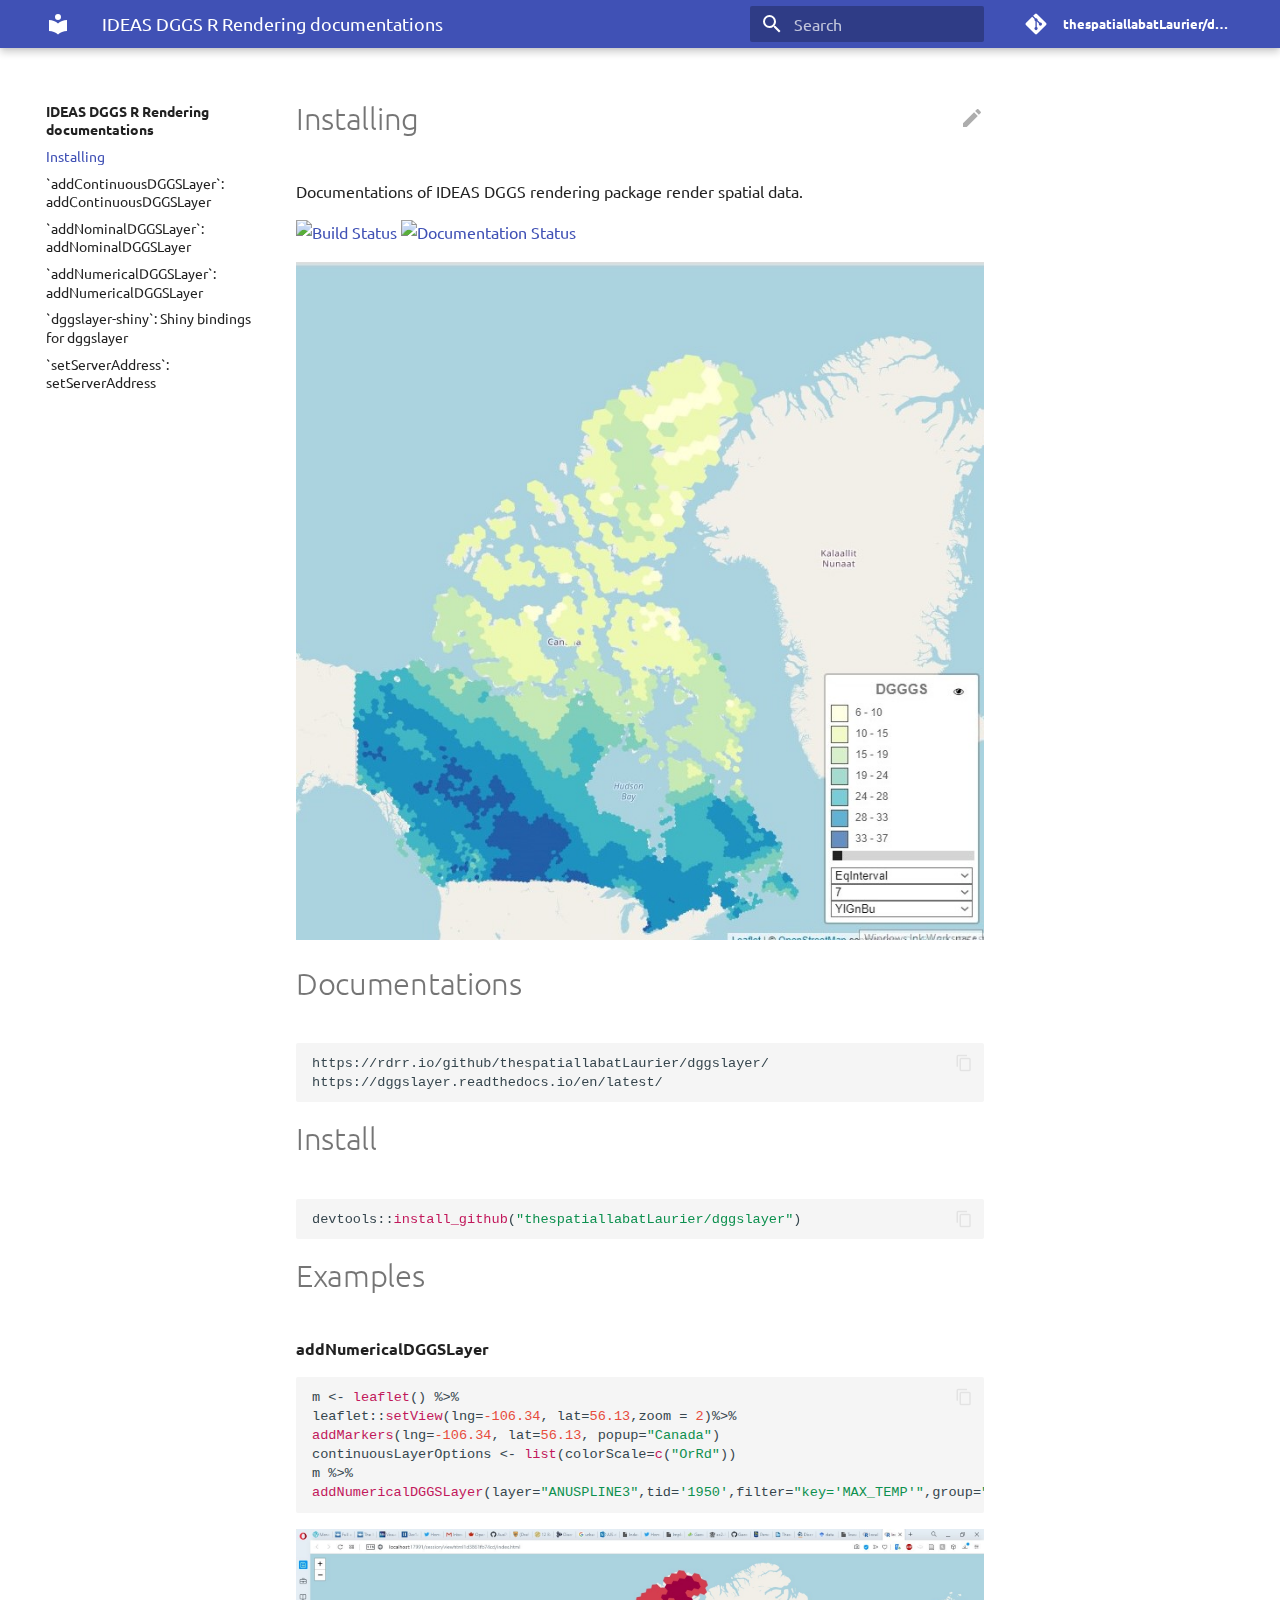
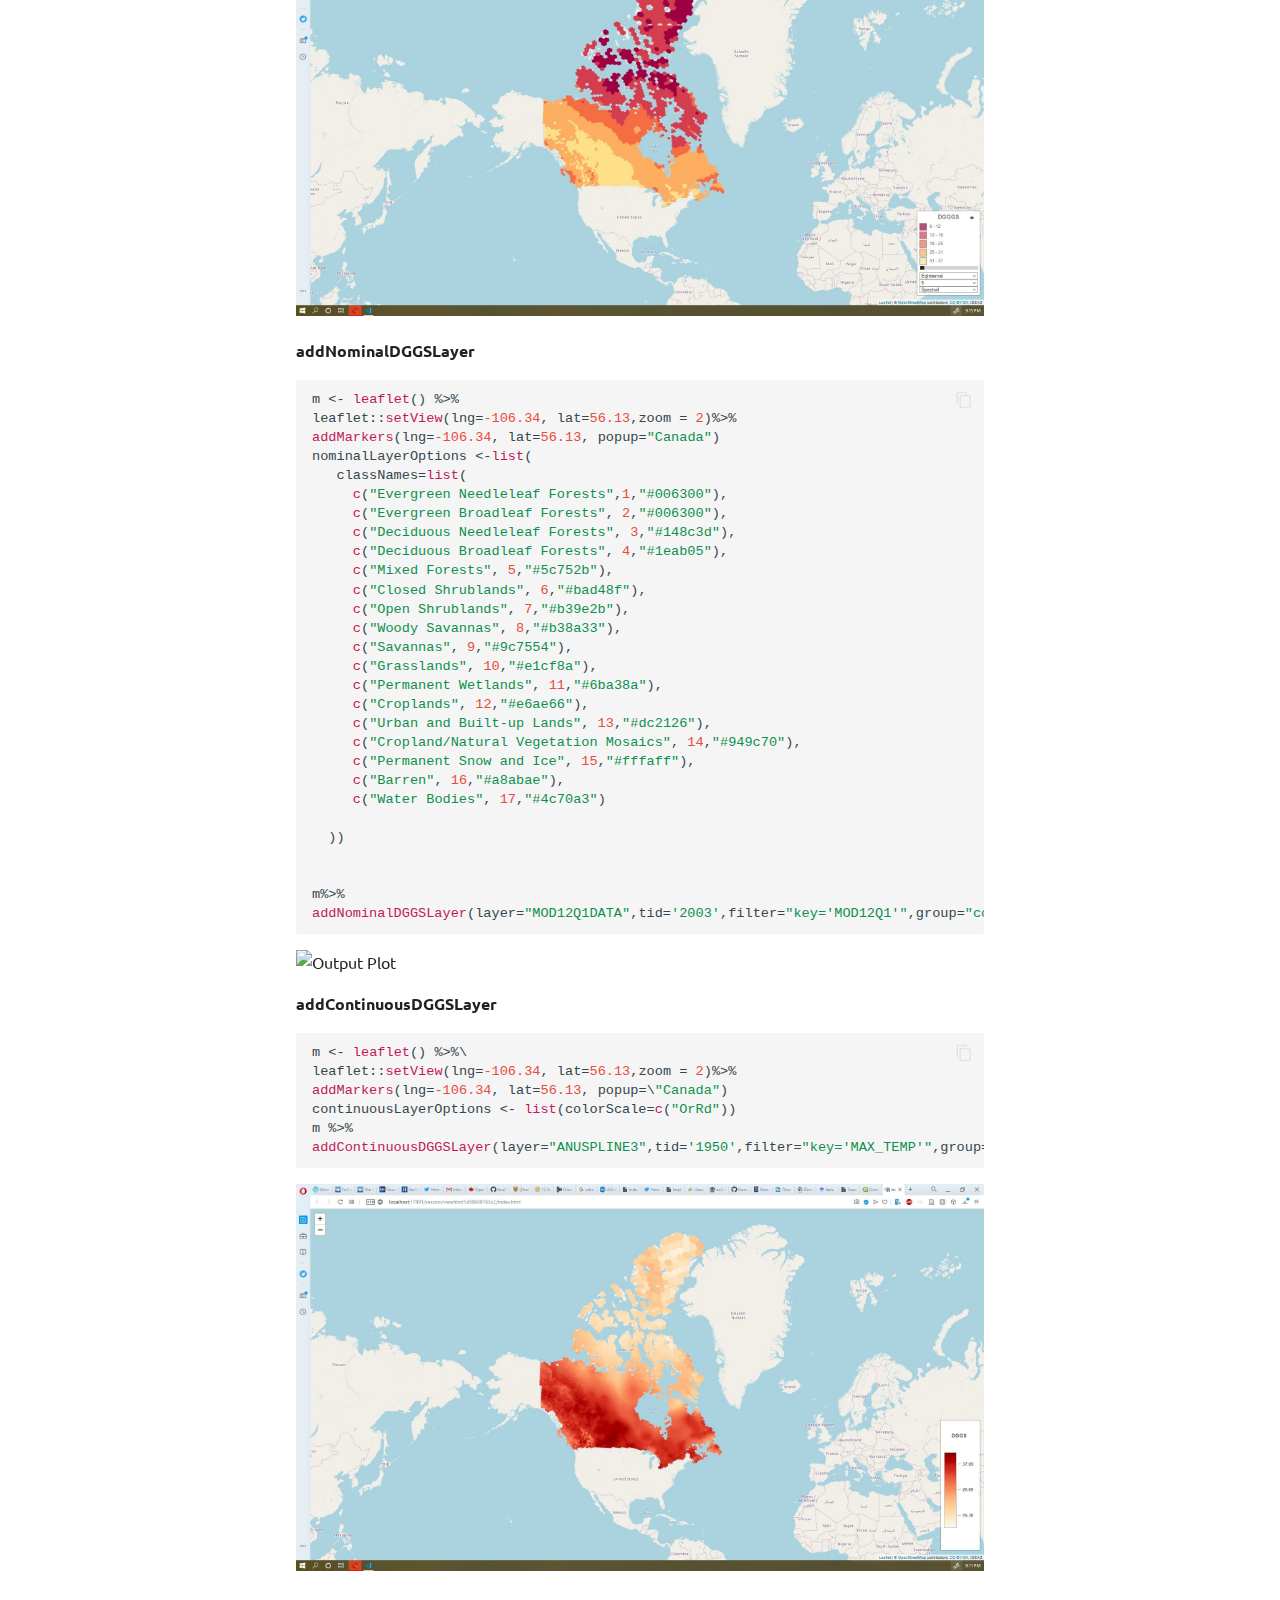
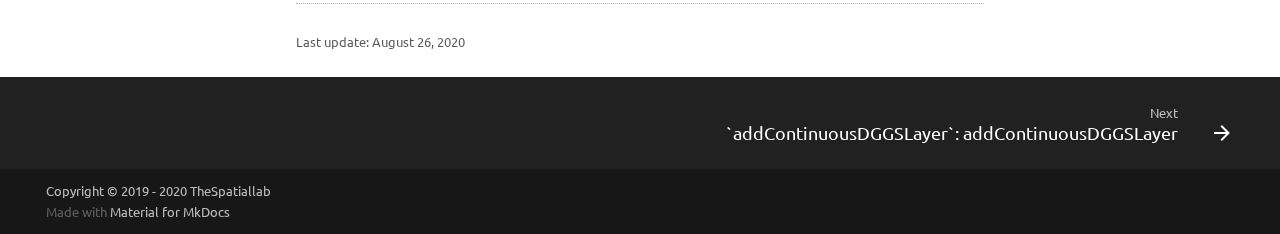
==== commit f1b99870: "Deployed 7f5ec14 with MkDocs version: 1.1.2" ====
--- a/index.html
+++ b/index.html
@@ -198,8 +198,8 @@
 
 
   <li class="md-nav__item">
-    <a href="addContinuousDGGSLayer/" title="`addContinuousDGGSLayer`: Adds a DGGS Continious Type layer." class="md-nav__link">
-      `addContinuousDGGSLayer`: Adds a DGGS Continious Type layer.
+    <a href="addContinuousDGGSLayer/" title="`addContinuousDGGSLayer`: addContinuousDGGSLayer" class="md-nav__link">
+      `addContinuousDGGSLayer`: addContinuousDGGSLayer
     </a>
   </li>
 
@@ -210,8 +210,8 @@
 
 
   <li class="md-nav__item">
-    <a href="addNominalDGGSLayer/" title="`addNominalDGGSLayer`: Adds a DGGS Nominal Type layer." class="md-nav__link">
-      `addNominalDGGSLayer`: Adds a DGGS Nominal Type layer.
+    <a href="addNominalDGGSLayer/" title="`addNominalDGGSLayer`: addNominalDGGSLayer" class="md-nav__link">
+      `addNominalDGGSLayer`: addNominalDGGSLayer
     </a>
   </li>
 
@@ -222,8 +222,8 @@
 
 
   <li class="md-nav__item">
-    <a href="addNumericalDGGSLayer/" title="`addNumericalDGGSLayer`: Adds a DGGS Numerical Type layer." class="md-nav__link">
-      `addNumericalDGGSLayer`: Adds a DGGS Numerical Type layer.
+    <a href="addNumericalDGGSLayer/" title="`addNumericalDGGSLayer`: addNumericalDGGSLayer" class="md-nav__link">
+      `addNumericalDGGSLayer`: addNumericalDGGSLayer
     </a>
   </li>
 
@@ -290,7 +290,7 @@
                 <h1 id="installing">Installing</h1>
 <p>Documentations of IDEAS DGGS rendering package render spatial data.</p>
 <p><a href="https://travis-ci.com/thespatiallabatLaurier/dggslayer"><img alt="Build Status" src="https://travis-ci.com/thespatiallabatLaurier/dggslayer.svg?branch=master" /></a> <a href="https://dggslayer.readthedocs.io/en/latest/?badge=latest"><img alt="Documentation Status" src="https://readthedocs.org/projects/dggslayer/badge/?version=latest" /></a></p>
-<p><img alt="Output Plot" src="Examples/Rplot1.png" /></p>
+<p><img alt="Output Plot" src="intro.jpg" /></p>
 <h1 id="documentations">Documentations</h1>
 <div class="highlight"><pre><span></span><code>https://rdrr.io/github/thespatiallabatLaurier/dggslayer/
 https://dggslayer.readthedocs.io/en/latest/
@@ -299,6 +299,58 @@
 <h1 id="install">Install</h1>
 <div class="highlight"><pre><span></span><code><span class="n">devtools</span><span class="o">::</span><span class="nf">install_github</span><span class="p">(</span><span class="s">&quot;thespatiallabatLaurier/dggslayer&quot;</span><span class="p">)</span>
 </code></pre></div>
+
+<h1 id="examples">Examples</h1>
+<p><strong>addNumericalDGGSLayer</strong>
+<div class="highlight"><pre><span></span><code><span class="n">m</span> <span class="o">&lt;-</span> <span class="nf">leaflet</span><span class="p">()</span> <span class="o">%&gt;%</span>
+<span class="n">leaflet</span><span class="o">::</span><span class="nf">setView</span><span class="p">(</span><span class="n">lng</span><span class="o">=</span><span class="m">-106.34</span><span class="p">,</span> <span class="n">lat</span><span class="o">=</span><span class="m">56.13</span><span class="p">,</span><span class="n">zoom</span> <span class="o">=</span> <span class="m">2</span><span class="p">)</span><span class="o">%&gt;%</span>
+<span class="nf">addMarkers</span><span class="p">(</span><span class="n">lng</span><span class="o">=</span><span class="m">-106.34</span><span class="p">,</span> <span class="n">lat</span><span class="o">=</span><span class="m">56.13</span><span class="p">,</span> <span class="n">popup</span><span class="o">=</span><span class="s">&quot;Canada&quot;</span><span class="p">)</span>
+<span class="n">continuousLayerOptions</span> <span class="o">&lt;-</span> <span class="nf">list</span><span class="p">(</span><span class="n">colorScale</span><span class="o">=</span><span class="nf">c</span><span class="p">(</span><span class="s">&quot;OrRd&quot;</span><span class="p">))</span>
+<span class="n">m</span> <span class="o">%&gt;%</span>
+<span class="nf">addNumericalDGGSLayer</span><span class="p">(</span><span class="n">layer</span><span class="o">=</span><span class="s">&quot;ANUSPLINE3&quot;</span><span class="p">,</span><span class="n">tid</span><span class="o">=</span><span class="s">&#39;1950&#39;</span><span class="p">,</span><span class="n">filter</span><span class="o">=</span><span class="s">&quot;key=&#39;MAX_TEMP&#39;&quot;</span><span class="p">,</span><span class="n">group</span><span class="o">=</span><span class="s">&quot;nominalLayer&quot;</span><span class="p">,</span><span class="n">options</span> <span class="o">=</span> <span class="n">continuousLayerOptions</span><span class="p">)</span>
+</code></pre></div>
+  <img alt="Output Plot" src="NumericalDGGSLayer.jpg" /></p>
+<p><strong>addNominalDGGSLayer</strong>
+<div class="highlight"><pre><span></span><code><span class="n">m</span> <span class="o">&lt;-</span> <span class="nf">leaflet</span><span class="p">()</span> <span class="o">%&gt;%</span>
+<span class="n">leaflet</span><span class="o">::</span><span class="nf">setView</span><span class="p">(</span><span class="n">lng</span><span class="o">=</span><span class="m">-106.34</span><span class="p">,</span> <span class="n">lat</span><span class="o">=</span><span class="m">56.13</span><span class="p">,</span><span class="n">zoom</span> <span class="o">=</span> <span class="m">2</span><span class="p">)</span><span class="o">%&gt;%</span>
+<span class="nf">addMarkers</span><span class="p">(</span><span class="n">lng</span><span class="o">=</span><span class="m">-106.34</span><span class="p">,</span> <span class="n">lat</span><span class="o">=</span><span class="m">56.13</span><span class="p">,</span> <span class="n">popup</span><span class="o">=</span><span class="s">&quot;Canada&quot;</span><span class="p">)</span>
+<span class="n">nominalLayerOptions</span> <span class="o">&lt;-</span><span class="nf">list</span><span class="p">(</span>
+   <span class="n">classNames</span><span class="o">=</span><span class="nf">list</span><span class="p">(</span>
+     <span class="nf">c</span><span class="p">(</span><span class="s">&quot;Evergreen Needleleaf Forests&quot;</span><span class="p">,</span><span class="m">1</span><span class="p">,</span><span class="s">&quot;#006300&quot;</span><span class="p">),</span>
+     <span class="nf">c</span><span class="p">(</span><span class="s">&quot;Evergreen Broadleaf Forests&quot;</span><span class="p">,</span> <span class="m">2</span><span class="p">,</span><span class="s">&quot;#006300&quot;</span><span class="p">),</span>
+     <span class="nf">c</span><span class="p">(</span><span class="s">&quot;Deciduous Needleleaf Forests&quot;</span><span class="p">,</span> <span class="m">3</span><span class="p">,</span><span class="s">&quot;#148c3d&quot;</span><span class="p">),</span>
+     <span class="nf">c</span><span class="p">(</span><span class="s">&quot;Deciduous Broadleaf Forests&quot;</span><span class="p">,</span> <span class="m">4</span><span class="p">,</span><span class="s">&quot;#1eab05&quot;</span><span class="p">),</span>
+     <span class="nf">c</span><span class="p">(</span><span class="s">&quot;Mixed Forests&quot;</span><span class="p">,</span> <span class="m">5</span><span class="p">,</span><span class="s">&quot;#5c752b&quot;</span><span class="p">),</span>
+     <span class="nf">c</span><span class="p">(</span><span class="s">&quot;Closed Shrublands&quot;</span><span class="p">,</span> <span class="m">6</span><span class="p">,</span><span class="s">&quot;#bad48f&quot;</span><span class="p">),</span>
+     <span class="nf">c</span><span class="p">(</span><span class="s">&quot;Open Shrublands&quot;</span><span class="p">,</span> <span class="m">7</span><span class="p">,</span><span class="s">&quot;#b39e2b&quot;</span><span class="p">),</span>
+     <span class="nf">c</span><span class="p">(</span><span class="s">&quot;Woody Savannas&quot;</span><span class="p">,</span> <span class="m">8</span><span class="p">,</span><span class="s">&quot;#b38a33&quot;</span><span class="p">),</span>
+     <span class="nf">c</span><span class="p">(</span><span class="s">&quot;Savannas&quot;</span><span class="p">,</span> <span class="m">9</span><span class="p">,</span><span class="s">&quot;#9c7554&quot;</span><span class="p">),</span>
+     <span class="nf">c</span><span class="p">(</span><span class="s">&quot;Grasslands&quot;</span><span class="p">,</span> <span class="m">10</span><span class="p">,</span><span class="s">&quot;#e1cf8a&quot;</span><span class="p">),</span>
+     <span class="nf">c</span><span class="p">(</span><span class="s">&quot;Permanent Wetlands&quot;</span><span class="p">,</span> <span class="m">11</span><span class="p">,</span><span class="s">&quot;#6ba38a&quot;</span><span class="p">),</span>
+     <span class="nf">c</span><span class="p">(</span><span class="s">&quot;Croplands&quot;</span><span class="p">,</span> <span class="m">12</span><span class="p">,</span><span class="s">&quot;#e6ae66&quot;</span><span class="p">),</span>
+     <span class="nf">c</span><span class="p">(</span><span class="s">&quot;Urban and Built-up Lands&quot;</span><span class="p">,</span> <span class="m">13</span><span class="p">,</span><span class="s">&quot;#dc2126&quot;</span><span class="p">),</span>
+     <span class="nf">c</span><span class="p">(</span><span class="s">&quot;Cropland/Natural Vegetation Mosaics&quot;</span><span class="p">,</span> <span class="m">14</span><span class="p">,</span><span class="s">&quot;#949c70&quot;</span><span class="p">),</span>
+     <span class="nf">c</span><span class="p">(</span><span class="s">&quot;Permanent Snow and Ice&quot;</span><span class="p">,</span> <span class="m">15</span><span class="p">,</span><span class="s">&quot;#fffaff&quot;</span><span class="p">),</span>
+     <span class="nf">c</span><span class="p">(</span><span class="s">&quot;Barren&quot;</span><span class="p">,</span> <span class="m">16</span><span class="p">,</span><span class="s">&quot;#a8abae&quot;</span><span class="p">),</span>
+     <span class="nf">c</span><span class="p">(</span><span class="s">&quot;Water Bodies&quot;</span><span class="p">,</span> <span class="m">17</span><span class="p">,</span><span class="s">&quot;#4c70a3&quot;</span><span class="p">)</span>
+
+  <span class="p">))</span>
+
+
+<span class="n">m</span><span class="o">%&gt;%</span>
+<span class="nf">addNominalDGGSLayer</span><span class="p">(</span><span class="n">layer</span><span class="o">=</span><span class="s">&quot;MOD12Q1DATA&quot;</span><span class="p">,</span><span class="n">tid</span><span class="o">=</span><span class="s">&#39;2003&#39;</span><span class="p">,</span><span class="n">filter</span><span class="o">=</span><span class="s">&quot;key=&#39;MOD12Q1&#39;&quot;</span><span class="p">,</span><span class="n">group</span><span class="o">=</span><span class="s">&quot;continuousLayer&quot;</span><span class="p">,</span><span class="n">options</span> <span class="o">=</span> <span class="n">nominalLayerOptions</span><span class="p">)</span>
+</code></pre></div></p>
+<p><img alt="Output Plot" src="nominalDGGSLayer.jpg" /></p>
+<p><strong>addContinuousDGGSLayer</strong></p>
+<div class="highlight"><pre><span></span><code><span class="n">m</span> <span class="o">&lt;-</span> <span class="nf">leaflet</span><span class="p">()</span> <span class="o">%&gt;%</span>\
+<span class="n">leaflet</span><span class="o">::</span><span class="nf">setView</span><span class="p">(</span><span class="n">lng</span><span class="o">=</span><span class="m">-106.34</span><span class="p">,</span> <span class="n">lat</span><span class="o">=</span><span class="m">56.13</span><span class="p">,</span><span class="n">zoom</span> <span class="o">=</span> <span class="m">2</span><span class="p">)</span><span class="o">%&gt;%</span>
+<span class="nf">addMarkers</span><span class="p">(</span><span class="n">lng</span><span class="o">=</span><span class="m">-106.34</span><span class="p">,</span> <span class="n">lat</span><span class="o">=</span><span class="m">56.13</span><span class="p">,</span> <span class="n">popup</span><span class="o">=</span>\<span class="s">&quot;Canada&quot;</span><span class="p">)</span>
+<span class="n">continuousLayerOptions</span> <span class="o">&lt;-</span> <span class="nf">list</span><span class="p">(</span><span class="n">colorScale</span><span class="o">=</span><span class="nf">c</span><span class="p">(</span><span class="s">&quot;OrRd&quot;</span><span class="p">))</span>
+<span class="n">m</span> <span class="o">%&gt;%</span>
+<span class="nf">addContinuousDGGSLayer</span><span class="p">(</span><span class="n">layer</span><span class="o">=</span><span class="s">&quot;ANUSPLINE3&quot;</span><span class="p">,</span><span class="n">tid</span><span class="o">=</span><span class="s">&#39;1950&#39;</span><span class="p">,</span><span class="n">filter</span><span class="o">=</span><span class="s">&quot;key=&#39;MAX_TEMP&#39;&quot;</span><span class="p">,</span><span class="n">group</span><span class="o">=</span><span class="s">&quot;nominalLayer&quot;</span><span class="p">,</span><span class="n">options</span> <span class="o">=</span> <span class="n">continuousLayerOptions</span><span class="p">)</span>
+</code></pre></div>
+
+<p><img alt="Output Plot" src="ContinuousDGGS.jpg" /></p>
                 
                   
                     
@@ -331,13 +383,13 @@
       <nav class="md-footer-nav__inner md-grid" aria-label="Footer">
         
         
-          <a href="addContinuousDGGSLayer/" title="`addContinuousDGGSLayer`: Adds a DGGS Continious Type layer." class="md-footer-nav__link md-footer-nav__link--next" rel="next">
+          <a href="addContinuousDGGSLayer/" title="`addContinuousDGGSLayer`: addContinuousDGGSLayer" class="md-footer-nav__link md-footer-nav__link--next" rel="next">
             <div class="md-footer-nav__title">
               <div class="md-ellipsis">
                 <span class="md-footer-nav__direction">
                   Next
                 </span>
-                `addContinuousDGGSLayer`: Adds a DGGS Continious Type layer.
+                `addContinuousDGGSLayer`: addContinuousDGGSLayer
               </div>
             </div>
             <div class="md-footer-nav__button md-icon">
